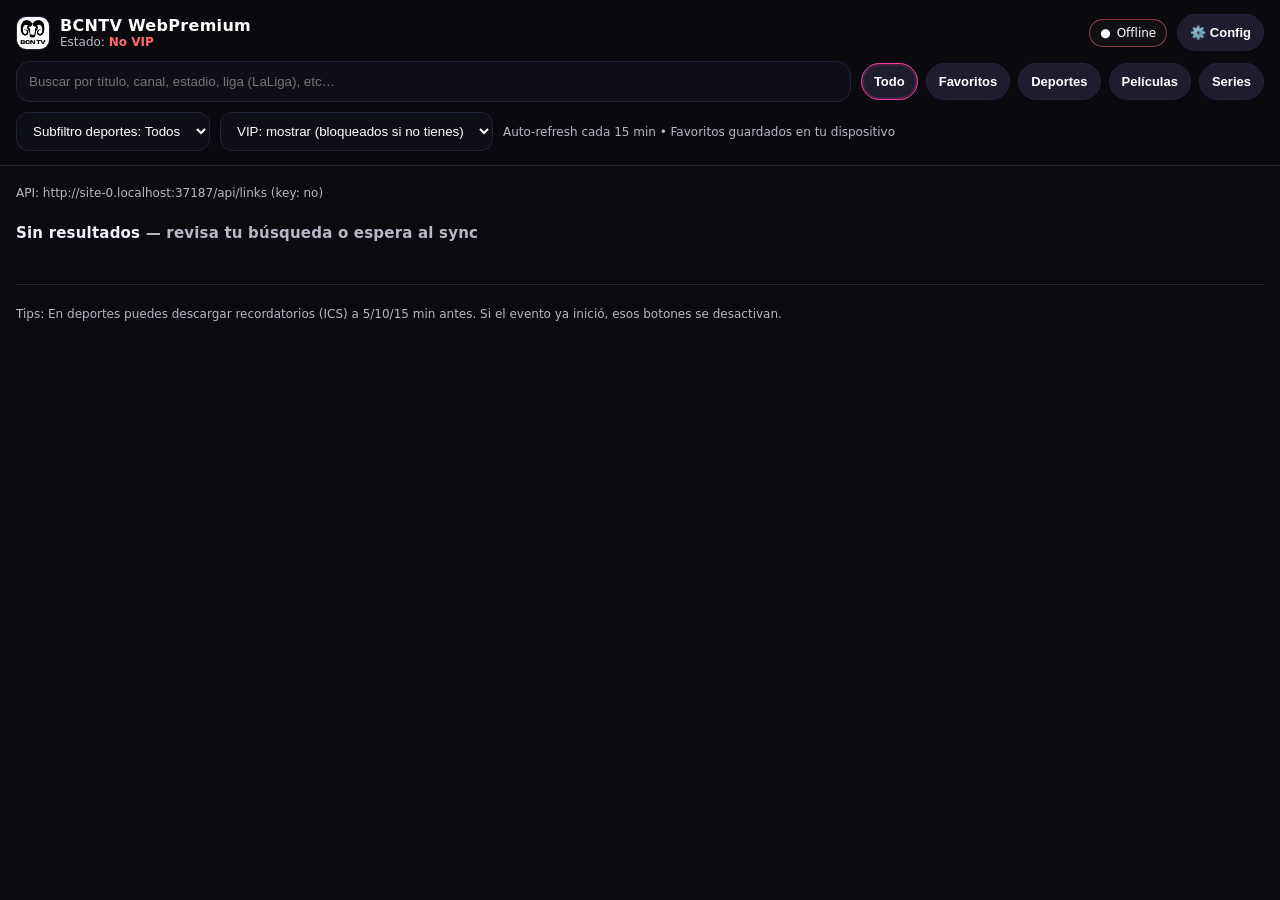
==== index.html @ 5a35ff54 "Update index.html" ====
<!doctype html>
<html lang="es">
<head>
  <meta charset="utf-8"/>
  <meta name="viewport" content="width=device-width, initial-scale=1"/>
  <title>BCNTV WebPremium</title>
  <style>
    :root{
      --bg:#0b0b0f; --card:#141420; --muted:#b7b7c6; --text:#fff;
      --line:#23233a; --pill:#1d1d2e; --accent:#ff3ea5;
      --good:#18d26b; --warn:#ffbf2f; --bad:#ff6b6b;
    }
    *{box-sizing:border-box}
    body{margin:0;background:var(--bg);color:var(--text);font-family:system-ui,-apple-system,Segoe UI,Roboto,Arial}
    header{position:sticky;top:0;background:rgba(11,11,15,.92);backdrop-filter:blur(8px);border-bottom:1px solid var(--line);z-index:5}
    .wrap{max-width:1320px;margin:0 auto;padding:14px 16px}
    .top{display:flex;gap:10px;align-items:center;justify-content:space-between;flex-wrap:wrap}
    .brand{display:flex;gap:10px;align-items:center}
    .logo{width:34px;height:34px;border-radius:10px;background:#111;object-fit:cover;border:1px solid var(--line)}
    .title{font-weight:800;letter-spacing:.3px}
    .vip{font-size:12px;color:var(--muted)}
    .vip b{color:var(--good)}
    .bar{display:flex;gap:10px;align-items:center;margin-top:10px;flex-wrap:wrap}
    input[type="search"]{
      flex:1;min-width:220px;padding:12px 12px;border-radius:14px;border:1px solid var(--line);
      background:#0f0f18;color:var(--text);outline:none
    }
    .tabs{display:flex;gap:8px;flex-wrap:wrap}
    .tab{
      padding:10px 12px;border-radius:999px;border:1px solid var(--line);background:var(--pill);
      color:var(--text);cursor:pointer;font-weight:800;font-size:13px
    }
    .tab.active{border-color:var(--accent);box-shadow:0 0 0 2px rgba(255,62,165,.15) inset}
    .small{font-size:12px;color:var(--muted)}
    .row{display:flex;gap:10px;align-items:center;flex-wrap:wrap}
    select{
      padding:10px 12px;border-radius:12px;border:1px solid var(--line);background:#0f0f18;color:var(--text);
      outline:none
    }
    .grid{display:grid;grid-template-columns:repeat(12,1fr);gap:12px;padding:14px 0}
    .section{grid-column:1/-1;margin-top:10px}
    .section h2{margin:0 0 10px 0;font-size:15px;color:#f2f2ff;letter-spacing:.2px}
    .section h2 .sub{color:var(--muted);font-weight:650}
    .card{
      grid-column:span 12;background:var(--card);border:1px solid var(--line);border-radius:18px;
      overflow:hidden;padding:12px;position:relative;

      display:grid;
      grid-template-columns:96px 1fr;
      grid-template-areas:
        "poster meta"
        "actions actions";
      gap:12px;
      align-items:start;
    }
    @media(min-width:720px){ .card{grid-column:span 6} }
    @media(min-width:980px){ .card{grid-column:span 4} }
    @media(max-width:520px){
      .card{
        grid-template-columns:1fr;
        grid-template-areas:
          "poster"
          "meta"
          "actions";
      }
      .posterBox{grid-area:poster;width:100%;height:190px;border-radius:14px;overflow:hidden;border:1px solid var(--line);background:#0f0f18}
    .posterBox svg{width:100%;height:100%;display:block}
      .actions{justify-content:flex-start}
    }

    .posterBox{grid-area:poster;width:96px;height:136px;border-radius:14px;border:1px solid var(--line);background:#0f0f18;overflow:hidden;display:flex;align-items:center;justify-content:center}
    .posterImg{width:100%;height:100%;object-fit:cover;display:block}
    .posterBox svg{width:100%;height:100%;display:block}
    .posterEmojiWrap{width:100%;height:100%;display:flex;flex-direction:column;align-items:center;justify-content:center;gap:10px}
    .posterEmojiWrap .pe{font-size:64px;line-height:1}
    .posterEmojiWrap .pl{font-size:13px;letter-spacing:.14em;text-transform:uppercase;color:rgba(255,255,255,.75)}

    .meta{grid-area:meta;min-width:0}
    .t{font-weight:900;margin:0 0 6px 0;font-size:15px;line-height:1.25}
    .pill{display:inline-flex;gap:6px;align-items:center;padding:6px 10px;border-radius:999px;border:1px solid var(--line);background:rgba(255,255,255,.03);color:var(--muted);font-size:12px;margin-right:6px;margin-bottom:6px}
    .pill.live{border-color:rgba(24,210,107,.5);color:#eafff3}
    .pill.warn{border-color:rgba(255,191,47,.55);color:#fff6d8}
    .line{color:var(--muted);font-size:12px;line-height:1.35;word-break:break-word}
    .solid{height:1px;background:rgba(255,255,255,.15);margin:6px 0 8px 0}
    .light{height:1px;background:rgba(255,255,255,.08);margin:8px 0}
    .actions{grid-area:actions;display:flex;gap:8px;align-items:center;justify-content:flex-end;flex-direction:row;flex-wrap:wrap}
    .btn{
      border:1px solid var(--line);background:#0f0f18;color:#fff;border-radius:12px;
      padding:9px 10px;cursor:pointer;font-weight:900;font-size:12px;white-space:nowrap
    }
    .btn.small{padding:7px 9px;font-size:12px}
    .btn.on{border-color:var(--warn);box-shadow:0 0 0 2px rgba(255,191,47,.12) inset}
    .btn.disabled{opacity:.45;cursor:not-allowed}
    .btn.primary{border-color:rgba(255,62,165,.65);box-shadow:0 0 0 2px rgba(255,62,165,.12) inset}
    .footer{padding:22px 0;color:var(--muted);font-size:12px;border-top:1px solid var(--line);margin-top:18px}
    .hint{color:var(--muted);font-size:12px;margin-top:6px}
    .badge{display:inline-flex;align-items:center;gap:6px;padding:6px 10px;border-radius:999px;border:1px solid var(--line);background:rgba(255,255,255,.03);font-size:12px}
    .badge.good b{color:var(--good)}

    .lock{
      position:absolute;inset:0;background:rgba(0,0,0,.65);
      display:flex;align-items:center;justify-content:center;text-align:center;padding:14px;
    }
    .lock .box{
      max-width:270px;border:1px solid rgba(255,255,255,.14);
      background:rgba(0,0,0,.35);border-radius:14px;padding:12px;
    }
    .lock .box h4{margin:0 0 6px 0;font-size:14px}
    .lock .box p{margin:0;color:#e8e8f2;font-size:12px;line-height:1.35}
  
    .megaphone{color:var(--muted); margin-right:6px}
</style>
</head>
<body>
<header>
  <div class="wrap">
    <div class="top">
      <div class="brand">
        <img class="logo" id="logo" src="./logo.png" alt="logo"
             onerror="this.src='https://bajacousins-lang.github.io/kaelus-app/logo.png'"/>
        <div>
          <div class="title">BCNTV WebPremium</div>
          <div class="vip" id="vipLine">Estado: <b>VIP</b></div>
        </div>
      </div>

      <div class="row">
        <div class="badge good" id="statusBadge">● <span id="statusText">Conectando…</span></div>
        <button class="tab" id="btnConfig" type="button" title="Configurar API/VIP">⚙️ Config</button>
      </div>
    </div>

    <div class="bar">
      <input id="q" type="search" placeholder="Buscar por título, canal, estadio, liga (LaLiga), etc…"/>
      <div class="tabs">
        <button class="tab active" data-tab="all">Todo</button>
        <button class="tab" data-tab="favs">Favoritos</button>
        <button class="tab" data-tab="sports">Deportes</button>
        <button class="tab" data-tab="movies">Películas</button>
        <button class="tab" data-tab="series">Series</button>
      </div>
    </div>

    <div class="row" style="margin-top:10px">
      <select id="sportsSub">
        <option value="">Subfiltro deportes: Todos</option>
        <option value="LaLiga">LaLiga</option>
        <option value="Liga MX">Liga MX</option>
        <option value="COMBATE">Combate</option>
        <option value="GRAND">Tenis/Grand Slams</option>
        <option value="GOLF">Golf</option>
      </select>

      <select id="vipFilter">
        <option value="show_locked">VIP: mostrar (bloqueados si no tienes)</option>
        <option value="show">VIP: mostrar solo si tienes</option>
        <option value="hide">VIP: ocultar</option>
        <option value="only">VIP: solo VIP (si tienes)</option>
      </select>

      <div class="small">Auto-refresh cada 15 min • Favoritos guardados en tu dispositivo</div>
    </div>
  </div>
</header>

<main class="wrap">
  <div class="hint" id="apiHint"></div>
  <div class="grid" id="grid"></div>

  <div class="footer">
    <div>Tips: En deportes puedes descargar recordatorios (ICS) a 5/10/15 min antes. Si el evento ya inició, esos botones se desactivan.</div>
  </div>
</main>

<script>
  // ===== Config =====
  const params = new URLSearchParams(location.search);

  // VIP persistente: ?vip=1 / ?vip=0
  let VIP = (function(){
    const v = (params.get("vip") || "").toLowerCase();
    if(v === "1" || v === "true") localStorage.setItem("BCNTV_VIP", "1");
    if(v === "0" || v === "false") localStorage.removeItem("BCNTV_VIP");
    return localStorage.getItem("BCNTV_VIP") === "1";
  })();

  // Backend por defecto:
  // - En GitHub Pages (github.io) usamos el backend público.
  // - Si se hospeda en otro dominio (p.ej. el mismo backend), usamos location.origin.
  const IS_GH_PAGES = ((location.hostname || "").toLowerCase().endsWith("github.io"));
  const DEFAULT_API_BASE = (function(){
    if(location.protocol === "file:") return "https://kaelus-bot.onrender.com";
    if(IS_GH_PAGES) return "https://kaelus-bot.onrender.com";
    return location.origin;
  })();

  // API base persistente + soporte ?api=...
  let API_BASE = (function(){
    const p = (params.get("api") || "").trim();
    if(p) localStorage.setItem("BCNTV_API_BASE", p);
    return (localStorage.getItem("BCNTV_API_BASE") || DEFAULT_API_BASE).replace(/\/$/,"");
  })();

  // API key opcional (x-api-key) + ?key=...
  let API_KEY = (function(){
    const k = (params.get("key") || "").trim();
    if(k) localStorage.setItem("BCNTV_API_KEY", k);
    return (localStorage.getItem("BCNTV_API_KEY") || "").trim();
  })();

  let API_URL = API_BASE + "/api/links";

  function applyUiConfig(){
    document.getElementById("vipLine").innerHTML = "Estado: " + (VIP ? "<b>VIP</b>" : "<span style='color:var(--bad);font-weight:900'>No VIP</span>");
    const keyInfo = API_KEY ? " (key: sí)" : " (key: no)";
    document.getElementById("apiHint").textContent = "API: " + API_URL + keyInfo;
  }
  applyUiConfig();

  const grid = document.getElementById("grid");
  const q = document.getElementById("q");
  const sportsSub = document.getElementById("sportsSub");
  const vipFilter = document.getElementById("vipFilter");
  const tabs = [...document.querySelectorAll(".tab")];

  let TAB = "all";
  let DATA = [];
  let FAVS = loadFavs();

  function vibrate(ms=12){ try{ if(navigator.vibrate) navigator.vibrate(ms);}catch(e){} }

  tabs.forEach(b=>{
    b.addEventListener("click", ()=>{
      vibrate(10);
      tabs.forEach(x=>x.classList.remove("active"));
      b.classList.add("active");
      TAB = b.dataset.tab;
      render();
    });
  });

  q.addEventListener("input", ()=> render());
  sportsSub.addEventListener("change", ()=> render());
  vipFilter.addEventListener("change", ()=> render());

  document.getElementById("btnConfig").addEventListener("click", ()=>{
    try{ vibrate(12); }catch(e){}
    const api = prompt("API Base URL (ej: https://kaelus-bot.onrender.com)", API_BASE);
    if(api !== null){
      const v = (api || "").trim();
      if(v) localStorage.setItem("BCNTV_API_BASE", v);
      API_BASE = (localStorage.getItem("BCNTV_API_BASE") || DEFAULT_API_BASE).replace(/\/$/,"");
      API_URL = API_BASE + "/api/links";
    }

    const key = prompt("API Key (x-api-key). Deja vacío si no usas:", API_KEY);
    if(key !== null){
      const k = (key || "").trim();
      if(k) localStorage.setItem("BCNTV_API_KEY", k);
      else localStorage.removeItem("BCNTV_API_KEY");
      API_KEY = (localStorage.getItem("BCNTV_API_KEY") || "").trim();
    }

    const vip = confirm("¿Activar VIP en este dispositivo?\nOK = VIP\nCancelar = No VIP");
    if(vip) localStorage.setItem("BCNTV_VIP","1"); else localStorage.removeItem("BCNTV_VIP");
    VIP = localStorage.getItem("BCNTV_VIP")==="1";

    applyUiConfig();
    fetchData();
  });

  function loadFavs(){
    try{ return JSON.parse(localStorage.getItem("bcntv_favs")||"[]"); }
    catch(e){ return []; }
  }
  function saveFavs(){ localStorage.setItem("bcntv_favs", JSON.stringify(FAVS)); }
  function isFav(id){ return FAVS.includes(id); }
  function toggleFav(id){
    vibrate(18);
    if(isFav(id)) FAVS = FAVS.filter(x=>x!==id);
    else FAVS.push(id);
    saveFavs();
    render();
  }

  function setStatus(ok, msg){
    const badge = document.getElementById("statusBadge");
    const text = document.getElementById("statusText");
    text.textContent = msg;
    badge.style.borderColor = ok ? "rgba(24,210,107,.5)" : "rgba(255,107,107,.5)";
  }

  async function fetchData(){
    try{
      setStatus(true, "Cargando…");
      const headers = {};
      if(API_KEY) headers["x-api-key"] = API_KEY;

      const r = await fetch(API_URL, {cache:"no-store", headers});
      if(!r.ok) throw new Error("HTTP " + r.status);
      const j = await r.json();
      DATA = Array.isArray(j) ? j : [];

      try{ localStorage.setItem("BCNTV_CACHE_ITEMS", JSON.stringify(DATA)); }catch(e){}
      setStatus(true, "Online (" + DATA.length + ")");
      render();
    }catch(e){
      console.error(e);
      const cached = localStorage.getItem("BCNTV_CACHE_ITEMS");
      if(cached){
        try{
          DATA = JSON.parse(cached) || [];
          setStatus(false, "Offline (caché " + DATA.length + ")");
          render();
          return;
        }catch(_){}
      }
      setStatus(false, "Offline");
      render();
    }
  }

  function escapeHtml(s){
    return (s||"").replaceAll("&","&amp;").replaceAll("<","&lt;").replaceAll(">","&gt;").replaceAll('"',"&quot;");
  }

  function safeLower(s){ return (s||"").toLowerCase(); }

  // Lee id estable del item (back-compat: _id o id)
  function itemId(it){
    try{
      if(!it || typeof it !== "object") return "";
      const v = (it._id ?? it.id ?? (it.meta && (it.meta._id ?? it.meta.id)) ?? "");
      if(v !== null && v !== undefined && String(v).trim()) return String(v).trim();
      // fallback (solo para evitar crash): título + categoría
      const t = String(it.t || "").trim();
      const c = String(it.cat || "").trim();
      return (t && c) ? (t + "|" + c) : (t || c || "");
    }catch(e){
      return "";
    }
  }


  // ===== Imágenes (placeholders + posters Zuplo) =====
  function svgInline(svg){
    return String(svg||"").trim();
  }
// Placeholders (evitan usar el logo)
  const IMG_PLACEHOLDER_MOVIE = svgInline(`
    <svg xmlns="http://www.w3.org/2000/svg" viewBox="0 0 420 280">
      <defs>
        <linearGradient id="g" x1="0" x2="1" y1="0" y2="1">
          <stop offset="0" stop-color="#141420"/>
          <stop offset="1" stop-color="#0f0f18"/>
        </linearGradient>
      </defs>
      <rect width="420" height="280" rx="28" fill="url(#g)"/>
      <rect x="34" y="34" width="352" height="212" rx="18" fill="rgba(255,255,255,.05)" stroke="rgba(255,255,255,.10)"/>
      <path d="M170 110h80v60h-80z" fill="rgba(255,255,255,.08)"/>
      <path d="M172 113l75 27-75 27z" fill="rgba(255,255,255,.22)"/>
      <text x="210" y="235" text-anchor="middle" font-family="system-ui,Segoe UI,Roboto,Arial" font-size="20" fill="rgba(255,255,255,.55)">PELÍCULA</text>
    </svg>
  `);

  const IMG_PLACEHOLDER_SERIES = svgInline(`
    <svg xmlns="http://www.w3.org/2000/svg" viewBox="0 0 420 280">
      <defs>
        <linearGradient id="g" x1="0" x2="1" y1="0" y2="1">
          <stop offset="0" stop-color="#141420"/>
          <stop offset="1" stop-color="#0f0f18"/>
        </linearGradient>
      </defs>
      <rect width="420" height="280" rx="28" fill="url(#g)"/>
      <rect x="44" y="52" width="332" height="176" rx="18" fill="rgba(255,255,255,.05)" stroke="rgba(255,255,255,.10)"/>
      <rect x="64" y="78" width="292" height="126" rx="14" fill="rgba(255,255,255,.06)"/>
      <path d="M190 115h60v48h-60z" fill="rgba(255,255,255,.10)"/>
      <path d="M192 118l56 21-56 21z" fill="rgba(255,255,255,.24)"/>
      <text x="210" y="245" text-anchor="middle" font-family="system-ui,Segoe UI,Roboto,Arial" font-size="20" fill="rgba(255,255,255,.55)">SERIE</text>
    </svg>
  `);

  const IMG_PLACEHOLDER_SPORT = svgInline(`
    <svg xmlns="http://www.w3.org/2000/svg" viewBox="0 0 420 280">
      <defs>
        <linearGradient id="g" x1="0" x2="1" y1="0" y2="1">
          <stop offset="0" stop-color="#141420"/>
          <stop offset="1" stop-color="#0f0f18"/>
        </linearGradient>
      </defs>
      <rect width="420" height="280" rx="28" fill="url(#g)"/>
      <circle cx="210" cy="135" r="64" fill="rgba(255,255,255,.06)" stroke="rgba(255,255,255,.12)" stroke-width="8"/>
      <path d="M210 76c22 10 38 30 38 59s-16 49-38 59c-22-10-38-30-38-59s16-49 38-59z" fill="rgba(255,255,255,.10)"/>
      <text x="210" y="235" text-anchor="middle" font-family="system-ui,Segoe UI,Roboto,Arial" font-size="20" fill="rgba(255,255,255,.55)">DEPORTE</text>
    </svg>
  `);

  // Ilustraciones simples por deporte (evitan logos por canal)
  const SPORT_ILLUSTRATIONS = {
    soccer: svgInline(`
      <svg xmlns="http://www.w3.org/2000/svg" viewBox="0 0 420 280">
        <rect width="420" height="280" rx="28" fill="#0f0f18"/>
        <rect x="34" y="34" width="352" height="212" rx="18" fill="rgba(255,255,255,.04)" stroke="rgba(255,255,255,.10)"/>
        <circle cx="210" cy="140" r="64" fill="rgba(255,255,255,.05)" stroke="rgba(255,255,255,.18)" stroke-width="10"/>
        <path d="M210 98l32 24-12 38h-40l-12-38z" fill="rgba(255,255,255,.18)"/>
        <path d="M178 122l-22 18 10 30 24-10m76-38l22 18-10 30-24-10" fill="none" stroke="rgba(255,255,255,.22)" stroke-width="10" stroke-linecap="round" stroke-linejoin="round"/>
      </svg>
    `),
    basketball: svgInline(`
      <svg xmlns="http://www.w3.org/2000/svg" viewBox="0 0 420 280">
        <rect width="420" height="280" rx="28" fill="#0f0f18"/>
        <circle cx="210" cy="140" r="78" fill="rgba(255,255,255,.06)" stroke="rgba(255,255,255,.18)" stroke-width="10"/>
        <path d="M210 62v156M132 140h156" stroke="rgba(255,255,255,.22)" stroke-width="10" stroke-linecap="round"/>
        <path d="M165 75c35 30 35 120 0 150M255 75c-35 30-35 120 0 150" fill="none" stroke="rgba(255,255,255,.22)" stroke-width="10" stroke-linecap="round"/>
      </svg>
    `),
    football: svgInline(`
      <svg xmlns="http://www.w3.org/2000/svg" viewBox="0 0 420 280">
        <rect width="420" height="280" rx="28" fill="#0f0f18"/>
        <ellipse cx="210" cy="140" rx="112" ry="72" fill="rgba(255,255,255,.06)" stroke="rgba(255,255,255,.18)" stroke-width="10"/>
        <path d="M140 140h140" stroke="rgba(255,255,255,.20)" stroke-width="10" stroke-linecap="round"/>
        <path d="M190 120h40v40h-40z" fill="rgba(255,255,255,.12)"/>
        <path d="M190 140h40" stroke="rgba(255,255,255,.24)" stroke-width="8" stroke-linecap="round"/>
        <path d="M202 132v16M218 132v16" stroke="rgba(255,255,255,.24)" stroke-width="6" stroke-linecap="round"/>
      </svg>
    `),
    baseball: svgInline(`
      <svg xmlns="http://www.w3.org/2000/svg" viewBox="0 0 420 280">
        <rect width="420" height="280" rx="28" fill="#0f0f18"/>
        <circle cx="210" cy="140" r="78" fill="rgba(255,255,255,.06)" stroke="rgba(255,255,255,.18)" stroke-width="10"/>
        <path d="M165 88c22 18 22 86 0 104M255 88c-22 18-22 86 0 104" fill="none" stroke="rgba(255,255,255,.22)" stroke-width="10" stroke-linecap="round"/>
        <path d="M182 110c10 6 10 54 0 60M238 110c-10 6-10 54 0 60" fill="none" stroke="rgba(255,255,255,.22)" stroke-width="8" stroke-linecap="round"/>
      </svg>
    `),
    tennis: svgInline(`
      <svg xmlns="http://www.w3.org/2000/svg" viewBox="0 0 420 280">
        <rect width="420" height="280" rx="28" fill="#0f0f18"/>
        <circle cx="210" cy="140" r="74" fill="rgba(255,255,255,.06)" stroke="rgba(255,255,255,.18)" stroke-width="10"/>
        <path d="M148 120c32 0 48 18 48 44s-16 44-48 44" fill="none" stroke="rgba(255,255,255,.22)" stroke-width="10" stroke-linecap="round"/>
        <path d="M272 120c-32 0-48 18-48 44s16 44 48 44" fill="none" stroke="rgba(255,255,255,.22)" stroke-width="10" stroke-linecap="round"/>
      </svg>
    `),
    golf: svgInline(`
      <svg xmlns="http://www.w3.org/2000/svg" viewBox="0 0 420 280">
        <rect width="420" height="280" rx="28" fill="#0f0f18"/>
        <path d="M135 210h170" stroke="rgba(255,255,255,.12)" stroke-width="10" stroke-linecap="round"/>
        <path d="M195 70v140" stroke="rgba(255,255,255,.20)" stroke-width="10" stroke-linecap="round"/>
        <path d="M195 72l88 42-88 34z" fill="rgba(255,255,255,.14)"/>
        <circle cx="270" cy="206" r="18" fill="rgba(255,255,255,.08)" stroke="rgba(255,255,255,.18)" stroke-width="8"/>
      </svg>
    `),
    combat: svgInline(`
      <svg xmlns="http://www.w3.org/2000/svg" viewBox="0 0 420 280">
        <rect width="420" height="280" rx="28" fill="#0f0f18"/>
        <path d="M145 170c0-30 20-55 55-55h28c26 0 47 21 47 47v34c0 22-18 40-40 40h-62c-15 0-28-12-28-28z"
              fill="rgba(255,255,255,.08)" stroke="rgba(255,255,255,.18)" stroke-width="10" stroke-linejoin="round"/>
        <path d="M205 110v126" stroke="rgba(255,255,255,.18)" stroke-width="10" stroke-linecap="round"/>
      </svg>
    `),
    motorsport: svgInline(`
      <svg xmlns="http://www.w3.org/2000/svg" viewBox="0 0 420 280">
        <rect width="420" height="280" rx="28" fill="#0f0f18"/>
        <path d="M120 170h160l40 24h-200z" fill="rgba(255,255,255,.08)" stroke="rgba(255,255,255,.18)" stroke-width="10" stroke-linejoin="round"/>
        <circle cx="170" cy="204" r="20" fill="rgba(255,255,255,.06)" stroke="rgba(255,255,255,.20)" stroke-width="10"/>
        <circle cx="270" cy="204" r="20" fill="rgba(255,255,255,.06)" stroke="rgba(255,255,255,.20)" stroke-width="10"/>
        <path d="M150 148h120" stroke="rgba(255,255,255,.18)" stroke-width="10" stroke-linecap="round"/>
      </svg>
    `),
  };

  function isLogoUrl(u){
    const s = String(u || "").trim();
    if(!s) return true;
    const low = s.toLowerCase();
    if(low === "./logo.png" || low.endsWith("/logo.png") || low.includes("kaelus-app/logo.png")) return true;
    // algunos backends devuelven LOGO_URL público
    if(low.includes("logo.png") && low.includes("github")) return true;
    return false;
  }

function isGoodPosterSrc(u){
  const s = String(u||"");
  // Prefer TMDB direct or our proxy endpoint
  if(s.includes("image.tmdb.org")) return true;
  if(s.includes("/api/poster_img")) return true;
  return false;
}


  // Cache local de posters (para no pedirlo cada render)
  let POSTER_LOCAL = (function(){
    try{ return JSON.parse(localStorage.getItem("BCNTV_POSTER_CACHE")||"{}") || {}; }
    catch(e){ return {}; }
  })();
  function savePosterLocal(){
    try{ localStorage.setItem("BCNTV_POSTER_CACHE", JSON.stringify(POSTER_LOCAL)); }catch(e){}
  }

  const POSTER_QUEUE = [];
  let POSTER_TIMER = null;

  function sportIllustrationKey(it){
    const m = (it && it.meta) ? it.meta : {};
    const blob = ((m.competition||"") + " " + (it.cat||"") + " " + (m.raw||"") + " " + (it.t||"")).toLowerCase();

    // Soccer / fútbol
    if(blob.includes("futbol") || blob.includes("fútbol") || blob.includes("soccer") ||
       blob.includes("laliga") || blob.includes("liga mx") || blob.includes("champions") || blob.includes("uefa")) return "soccer";

    // Otros deportes populares
    if(blob.includes("nba") || blob.includes("basket")) return "basketball";
    if(blob.includes("nfl") || blob.includes("football americano") || blob.includes("super bowl")) return "football";
    if(blob.includes("mlb") || blob.includes("beisbol") || blob.includes("béisbol") || blob.includes("baseball")) return "baseball";
    if(blob.includes("tenis") || blob.includes("wimbledon") || blob.includes("roland") || blob.includes("atp") || blob.includes("wta") || blob.includes("grand")) return "tennis";
    if(blob.includes("golf") || blob.includes("pga") || blob.includes("liv golf") || blob.includes("masters")) return "golf";

    // Combate / lucha
    if(blob.includes("ufc") || blob.includes("mma") || blob.includes("boxeo") || blob.includes("boxing") ||
       blob.includes("combate") || blob.includes("wwe") || blob.includes("aew") || blob.includes("bellator")) return "combat";

    // Motor
    if(blob.includes("f1") || blob.includes("formula") || blob.includes("motogp") || blob.includes("moto gp") ||
       blob.includes("nascar") || blob.includes("rally") || blob.includes("moto")) return "motorsport";

    return "soccer";
  }

  function isHttpUrl(u){
    const s = String(u||"").trim();
    return /^https?:\/\//i.test(s);
  }

function looksLikeImageUrl(u){
    const s = String(u||"").trim();
    if(!s) return false;
    if(s.includes("/api/poster_img")) return true;
    // common extensions
    if(/\.(jpg|jpeg|png|webp|gif|bmp|svg)(\?|#|$)/i.test(s)) return true;
    // some CDNs use paths without extension
    if(/\/images\//i.test(s) || /\/image\//i.test(s)) return true;
    return false;
  }

  // Normaliza títulos para buscar posters en TMDB:
  // - Quita tags (lat/sub/cast/dual), años, calidad/codecs, director, extensiones, etc.
  function normalizePosterQueryTitle(raw){
    let s = String(raw || "").trim();
    if(!s) return "";

// elimina info de temporada/episodio (incluye typo "Temproada")
// ejemplos: "Temporada 8 episodio 7", "S08E07", "T2 E7", "Cap 7"
s = s.replace(/\bS\d{1,2}\s*E\d{1,2}\b/gi, " ");
s = s.replace(/\bT\d{1,2}\s*E\d{1,2}\b/gi, " ");
s = s.replace(/\btemp(?:orada|roada)?\s*\d+\s*(?:ep(?:isodio)?|episodio|episode|cap(?:itulo)?|cap)\s*\d+\b/gi, " ");
// si viene solo "Temporada 8" o "Episodio 7" al final
s = s.replace(/\btemp(?:orada|roada)?\s*\d+\b/gi, " ");
s = s.replace(/\b(?:ep(?:isodio)?|episodio|episode|cap(?:itulo)?|cap)\s*\d+\b/gi, " ");

    // extensiones comunes de archivo al final
    s = s.replace(/\.(mp4|mkv|avi|ts|mov|wmv)\s*$/i, " ");

    // separadores típicos en releases
    s = s.replace(/[_]+/g, " ").replace(/[.]+/g, " ");

    // elimina bloques entre paréntesis/corchetes/llaves (año, idioma, tags)
    s = s.replace(/\[[^\]]*\]|\([^\)]*\)|\{[^\}]*\}/g, " ");

    // corta desde "Dir"/"Director" (muchas veces viene al final)
    s = s.replace(/\b(dir(?:ector)?)\b[\s:._-]+.*$/i, " ");

    // elimina años sueltos
    s = s.replace(/\b(19|20)\d{2}\b/g, " ");

    // etiquetas de idioma/subs/audio comunes (incluye abreviados)
    s = s.replace(/\b(lat|sub|subs?|cast|castellano|dual|multi|espa(?:ñ|n)ol|spanish|ingl(?:e|é)s|english)\b/gi, " ");

    // calidad/codec
    s = s.replace(/\b(480p|720p|1080p|2160p|4k|hdr|webrip|web[- ]?dl|bluray|brrip|hdtv|x264|x265|h\.?264|h\.?265|hevc|aac|dts|ddp?5\.?1|10bit)\b/gi, " ");

    // limpia restos
    s = s.replace(/[^\p{L}\p{N}\s:'-]+/gu, " ");
    s = s.replace(/\s+/g, " ").trim();

    
// Convierte a forma "simple" para matching (sin tildes, minúsculas)
function foldForMatch(s){
  return String(s||"")
    .normalize("NFD").replace(/[\u0300-\u036f]/g,"")
    .toLowerCase()
    .replace(/\s+/g," ")
    .trim();
}

// Alias / candidatos para casos donde el título del catálogo no coincide con TMDB
// (solo afecta la búsqueda del póster, no el texto mostrado).
function posterTitleCandidates(titleClean, kind){
  const base = String(titleClean||"").trim();
  if(!base) return [];
  const f = foldForMatch(base);

  const out = [base];

  // Hell's Paradise suele estar en TMDB como "Hell's Paradise: Jigokuraku"
  if(kind === "tv" && (f.includes("hells paradise") || f.includes("hell paradise") || f.includes("jigokuraku"))){
    out.unshift("Hell's Paradise: Jigokuraku");
    out.push("Jigokuraku");
  }

  // El clan de las dagas (2017) -> TMDB indexa principalmente el título en inglés
  if(kind === "movie" && (f.includes("clan de las dagas") || f.includes("clan de las daga") || f.includes("dagasas"))){
    out.unshift("Brotherhood of Blades II: The Infernal Battlefield");
    out.push("Brotherhood of Blades 2: The Infernal Battlefield");
    out.push("Brotherhood of Blades II");
    out.push("绣春刀II：修罗战场"); // título original chino
  }

  // Dedupe (manteniendo orden)
  const seen = new Set();
  const deduped = [];
  for(const t of out){
    const k = foldForMatch(t);
    if(!k || seen.has(k)) continue;
    seen.add(k);
    deduped.push(t);
  }
  return deduped;
}
return s;
  }


    
  // Reintento para posters (Render puede responder HTML mientras "despierta"; la imagen falla y dispararía onerror).
  // Intentamos varias veces con cache-busting antes de rendirnos al fallback.
  function retryPoster(img){
    try{
      const max = 4;
      const n = parseInt(img.getAttribute("data-retry") || "0", 10);
      const base = img.getAttribute("data-sbase") || img.getAttribute("src") || "";
      if(n < max && base){
        img.setAttribute("data-retry", String(n+1));
        img.setAttribute("data-sbase", base.split(/([&?])r=\d+/).join("")); // limpia r=
        const clean = img.getAttribute("data-sbase") || base;
        const sep = clean.includes("?") ? "&" : "?";
        setTimeout(()=>{ img.setAttribute("src", clean + sep + "r=" + Date.now()); }, 650);
        return;
      }
      // fallback final
      const box = img.parentElement;
      const b = box && box.getAttribute("data-fb");
      if(b) box.innerHTML = decodeURIComponent(b);
    }catch(e){
      // silencioso
    }
  }

function posterHtml(iid, imgInfo){
    const pid = `poster-${iid}`;

    // Imagen real (http/https)
    if(imgInfo && imgInfo.mode === "img" && isHttpUrl(imgInfo.src)){
      const src = escapeHtml(imgInfo.src);
      // fallback puede ser SVG o HTML (emoji)
      const fb = encodeURIComponent(String(imgInfo.fallbackHtml || imgInfo.fallbackSvg || "").trim());
      const fbAttr = escapeHtml(fb);

      return `<div class="posterBox" id="${escapeHtml(pid)}" data-fb="${fbAttr}">` +
             `<img id="img-${escapeHtml(iid)}" class="posterImg" loading="lazy" src="${src}" data-sbase="${src}" data-retry="0" alt="" ` +
             `onerror="retryPoster(this)"/>` +
             `</div>`;
    }

    // Placeholder HTML (emoji/label) — ultra robusto
    if(imgInfo && imgInfo.mode === "emoji"){
      const em = escapeHtml(imgInfo.emoji || "🖼️");
      const label = escapeHtml(imgInfo.label || "");
      const inner = `<div class="posterEmojiWrap"><div class="pe">${em}</div>` + (label?`<div class="pl">${label}</div>`:"") + `</div>`;
      return `<div class="posterBox" id="${escapeHtml(pid)}">${inner}</div>`;
    }

    // SVG inline (si existe)
    const svg = (imgInfo && imgInfo.svg) ? imgInfo.svg : "";
    const safeSvg = String(svg||"").trim() || String(imgInfo && imgInfo.fallbackSvg || "").trim() || "";
    // Si no hay SVG, caemos a emoji genérico
    if(!safeSvg){
      const inner = `<div class="posterEmojiWrap"><div class="pe">🖼️</div></div>`;
      return `<div class="posterBox" id="${escapeHtml(pid)}">${inner}</div>`;
    }
    return `<div class="posterBox" id="${escapeHtml(pid)}">${safeSvg}</div>`;
  }

  function resolveCardImage(it){
    const m = it.meta || {};
    let type = String(m.type || "").toLowerCase();

    // Back-compat: si falta meta.type, inferimos por cat o por campos típicos
    if(!type){
      const cat = String(it.cat || "").toLowerCase();
      if(cat.includes("deport")) type = "sport";
      else if(cat.includes("pel")) type = "movie";
      else if(cat.includes("seri")) type = "series";
      else{
        // heurística: si parece evento deportivo
        if(m.start_utc || m.competition || m.hora_text || m.categoria || m.is_live_now) type = "sport";
      }
    }

    // Deportes: emoji representativo (siempre visible)
    if(type === "sport"){
      const key = sportIllustrationKey(it);
      const emoji =
        key === "soccer" ? "⚽" :
        key === "basketball" ? "🏀" :
        key === "football" ? "🏈" :
        key === "baseball" ? "⚾" :
        key === "tennis" ? "🎾" :
        key === "golf" ? "⛳" :
        key === "combat" ? "🥊" :
        key === "motor" ? "🏎️" :
        "🏟️";
      return { mode:"emoji", emoji, label:"DEPORTE", needsFetch:false };
    }

    // VOD: poster real (https/http) o placeholder emoji (NO logo)
    if(type === "movie" || type === "series"){
      const zu = (m.art && typeof m.art === "object") ? m.art : {};
      const rawTitle = String(m.title_clean || m.title || m.name || (m.info && (m.info.title || m.info.name)) || it.t || it.title || it.name || it.nombre || "").trim();
      const titleClean = normalizePosterQueryTitle(rawTitle);
      const kind = (type === "series") ? "tv" : "movie";
      const cacheKey = `${kind}:${titleClean.toLowerCase()}`;

      const placeholder = (type === "series")
        ? { mode:"emoji", emoji:"📺", label:"SERIE" }
        : { mode:"emoji", emoji:"🎬", label:"PELÍCULA" };

      let src = POSTER_LOCAL[cacheKey] || zu.poster_img || zu.poster || zu.img || zu.url || zu.backdrop || it.img || "";
      if(isLogoUrl(src)) src = "";
      if(src && isHttpUrl(src) && !looksLikeImageUrl(src)) src = "";

      const needsFetch = (!!titleClean && (!src || !isGoodPosterSrc(src)));

      if(src && isHttpUrl(src)){
        return {
          mode:"img",
          src,
          fallbackHtml: `<div class="posterEmojiWrap"><div class="pe">${placeholder.emoji}</div><div class="pl">${placeholder.label}</div></div>`,
          needsFetch:false,
          titleClean,
          kind,
          cacheKey
        };
      }

      // Sin URL: placeholder emoji (y opcionalmente buscamos en Zuplo)
      return {
        ...placeholder,
        needsFetch,
        titleClean,
        kind,
        cacheKey
      };
    }

    // Fallback general
    return { mode:"emoji", emoji:"🖼️", label:"", needsFetch:false };
  }



  function queuePosterFetch(iid, titleClean, kind, cacheKey){
    if(!titleClean) return;
    const key = cacheKey || `${kind}:${titleClean.toLowerCase()}`;
    if(POSTER_LOCAL[key]) return;
    if(POSTER_QUEUE.some(x => x.key === key)) return;

    POSTER_QUEUE.push({iid, titleClean, kind, key});
    if(!POSTER_TIMER) POSTER_TIMER = setTimeout(processPosterQueue, 60);
  }

  async function processPosterQueue(){
    POSTER_TIMER = null;
    const batch = POSTER_QUEUE.splice(0, 10);
    if(!batch.length) return;

    const headers = {};
    if(API_KEY) headers["x-api-key"] = API_KEY;

    
for(const job of batch){
  try{
    const candidates = posterTitleCandidates(job.titleClean, job.kind) || [job.titleClean];
    let poster = "";

    for(const cand of candidates){
      const url = `${API_BASE}/api/poster?title=${encodeURIComponent(cand)}&type=${encodeURIComponent(job.kind)}`;
      const r = await fetch(url, {headers, cache:"no-store"});
      if(!r.ok) continue;
      const j = await r.json();

      // Preferimos URL directa de TMDB (más confiable que /api/poster_img que puede ser placeholder)
      const best = (j && (j.img || j.backdrop)) ? String(j.img || j.backdrop) : "";
      if(best && isHttpUrl(best) && looksLikeImageUrl(best) && !isLogoUrl(best)){
        poster = best;
        break;
      }
    }

    // Si no encontramos URL TMDB, no cacheamos nada (evita quedar "pegado" a placeholder).
    if(!poster) continue;

    POSTER_LOCAL[job.key] = poster;

        const posterBox = document.getElementById(`poster-${job.iid}`);
        if(!posterBox) continue;

        const imgEl = posterBox.querySelector("img");
        if(imgEl){
          imgEl.setAttribute("src", poster);
        }else{
          // si todavía está en SVG placeholder, reemplazamos por <img>
          const placeholderHtml = (job.kind === "tv") ? `<div class=\"posterEmojiWrap\"><div class=\"pe\">📺</div><div class=\"pl\">SERIE</div></div>` : `<div class=\"posterEmojiWrap\"><div class=\"pe\">🎬</div><div class=\"pl\">PELÍCULA</div></div>`;
          posterBox.setAttribute("data-fb", encodeURIComponent(String(placeholderHtml||"").trim()));
          posterBox.innerHTML =
            `<img id="img-${escapeHtml(job.iid)}" class="posterImg" loading="lazy" src="${escapeHtml(poster)}" data-sbase="${escapeHtml(poster)}" data-retry="0" alt="" ` +
            `onerror="retryPoster(this)"/>`;
        }
      }catch(e){
        console.warn("poster fetch error", e);
      }
    }

    savePosterLocal();
    if(POSTER_QUEUE.length) POSTER_TIMER = setTimeout(processPosterQueue, 120);
  }



  function escapeRegExp(s){
    return (s||"").replace(/[.*+?^${}()|[\]\\]/g, "\\$&");
  }

  function buildCanalesTxt(m, type){
    const canales0 = Array.isArray(m.canales) ? m.canales : (m.canal ? [m.canal] : []);
    let cat = (type === "sport") ? String(m.categoria||"").trim() : "";
    const clean = [];
    for(const c of canales0){
      let s = String(c||"").trim();
      if(!s) continue;
      s = s.replace(/\s+/g, " ");
      if(/^y$/i.test(s)) continue;
      const mm = s.match(/^(?:y\s+)?(?:por\s+)?categor[ií]a\s*(.+)$/i);
      if(mm){
        const cand = (mm[1]||"").trim();
        if(!cat && cand) cat = cand;
        continue;
      }
      clean.push(s);
    }
    // dedupe preservando orden
    const seen = new Set();
    const uniq = [];
    for(const s of clean){
      const k = s.toLowerCase();
      if(seen.has(k)) continue;
      seen.add(k);
      uniq.push(s);
    }
    let canalesTxt = uniq.length ? uniq.join(", ") : "";
    if(type === "sport" && cat){
      const re = new RegExp("\\bcategor[ií]a\\s+" + escapeRegExp(cat) + "\\b","i");
      if(!re.test(canalesTxt)){
        canalesTxt = canalesTxt.replace(/\s+y\s*$/i, "").trim();
        canalesTxt = canalesTxt ? (canalesTxt + ` y por Categoría ${cat}`) : (`Por Categoría ${cat}`);
      }
    }
    canalesTxt = canalesTxt.replace(/\by\s+y\b/ig, "y");
    return canalesTxt;
  }

  function textOfItem(it){
    const t = (it.t||"");
    const cat = (it.cat||"");
    const m = it.meta||{};
    const isSport = !!(m.competition || m.hora_text || m.start_utc || m.categoria);
    const canales = buildCanalesTxt(m, isSport ? "sport" : "media");
    return (t+" "+cat+" "+canales+" "+(m.sede||"")+" "+(m.competition||"")+" "+(m.jornada||"")+" "+(m.section||"")+" "+(m.super_section||"")+" "+(m.date_label||"")).toLowerCase();
  }

  function allowByVip(it){
    const m = it.meta || {};
    const isVipItem = !!m.is_vip;
    const mode = vipFilter.value;

    if(mode === "show_locked") return true;
    if(mode === "show") return !isVipItem || VIP;
    if(mode === "hide") return !isVipItem;
    if(mode === "only") return isVipItem && VIP;
    return true;
  }

  function filterItems(){
    const term = (q.value||"").trim().toLowerCase();
    let arr = DATA.slice();

    arr = arr.filter(allowByVip);

    if(TAB === "sports"){
      arr = arr.filter(x => (x.meta && x.meta.type === "sport") || (x.cat||"").includes("DEPORT") || (x.cat||"").includes("LaLiga") || (x.cat||"").includes("Liga MX"));
      const sub = sportsSub.value;
      if(sub){
        if(sub === "COMBATE") arr = arr.filter(x => (x.cat||"").includes("COMBATE"));
        else if(sub === "GRAND") arr = arr.filter(x => (x.cat||"").includes("GRAND"));
        else if(sub === "GOLF") arr = arr.filter(x => (x.cat||"").includes("GOLF"));
        else arr = arr.filter(x => (x.meta && x.meta.competition === sub) || (x.cat||"").includes(sub));
      }
    }
    if(TAB === "movies"){
      arr = arr.filter(x => (x.meta && x.meta.type === "movie") || (x.cat||"").includes("PEL"));
    }
    if(TAB === "series"){
      arr = arr.filter(x => (x.meta && x.meta.type === "series") || (x.cat||"").includes("SERIES"));
    }
    if(TAB === "favs"){
      arr = arr.filter(x => isFav(itemId(x)));
    }

    if(term) arr = arr.filter(x => textOfItem(x).includes(term));
    return arr;
  }

  function groupSports(arr){
    const groups = new Map();
    for(const it of arr){
      const m = it.meta||{};
      const comp = m.competition || "Deportes";
      if(!groups.has(comp)) groups.set(comp, []);
      groups.get(comp).push(it);
    }
    return groups;
  }

    // VOD: date -> super_section -> blocks (orden preservado)
  function groupVOD(arr){
    const out = new Map();

    // Preservamos orden del feed si viene meta.order (si no, queda estable)
    const sorted = arr.slice().sort((a,b)=>{
      const ao = (a.meta && Number.isFinite(+a.meta.order)) ? +a.meta.order : 0;
      const bo = (b.meta && Number.isFinite(+b.meta.order)) ? +b.meta.order : 0;
      return ao - bo;
    });

    // Agrupa por: fecha -> super_section -> género (sin repetir encabezados)
    for(const it of sorted){
      const m = it.meta||{};
      const date = (m.date_label || "").trim();
      let superS = (m.super_section || (m.type==="series" ? "Nuevas Series" : "Nuevas Peliculas")).trim();
      if(/episod/i.test(superS) || /cap[ií]t/i.test(superS)) superS = "Nuevos Episodios";
      else superS = (m.type==="series") ? "Nuevas Series" : "Nuevas Peliculas";

      const sec = (m.section || "Novedades").trim() || "Novedades";

      if(!out.has(date)) out.set(date, new Map());
      const ssMap = out.get(date);

      if(!ssMap.has(superS)) ssMap.set(superS, new Map());
      const secMap = ssMap.get(superS);

      if(!secMap.has(sec)) secMap.set(sec, {sec, items:[]});
      secMap.get(sec).items.push(it);
    }

    // Convierte los mapas internos a arrays (preservan orden de inserción)
    for(const [date, ssMap] of out.entries()){
      for(const [ss, secMap] of ssMap.entries()){
        ssMap.set(ss, [...secMap.values()]);
      }
    }
    return out;
  }


  function fmtTimeTriplet(iso){
    try{
      const d = new Date(iso);
      if(isNaN(d.getTime())) return null;

      const opts = {hour:"numeric", minute:"2-digit"};
      const et = new Intl.DateTimeFormat("es-MX", {...opts, timeZone:"America/New_York"}).format(d);
      const ct = new Intl.DateTimeFormat("es-MX", {...opts, timeZone:"America/Chicago"}).format(d);
      const pt = new Intl.DateTimeFormat("es-MX", {...opts, timeZone:"America/Los_Angeles"}).format(d);

      // Normalizamos a AM/PM estilo manual (muchos navegadores ya lo devuelven así en es-MX)
      return `${et} Este, ${ct} Centro, ${pt} Pacífico`;
    }catch(e){ return null; }
  }

  function canUseIcs(m, mins){
    if(!m || !m.start_utc) return false;
    const start = new Date(m.start_utc);
    if(isNaN(start.getTime())) return false;
    const now = new Date();
    const diffMs = start.getTime() - now.getTime();
    if(diffMs <= 0) return false;
    if(diffMs < mins * 60 * 1000) return false;
    return true;
  }

  async function downloadIcs(itemId, mins){
    try{
      vibrate(12);
      const headers = {};
      if(API_KEY) headers["x-api-key"] = API_KEY;
      const url = `${API_BASE}/api/ics/${encodeURIComponent(itemId)}?mins=${mins}`;
      const r = await fetch(url, {headers});
      if(!r.ok) throw new Error("HTTP " + r.status);
      const blob = await r.blob();
      const a = document.createElement("a");
      const objectUrl = URL.createObjectURL(blob);
      a.href = objectUrl;
      a.download = `bcntv_${itemId}_${mins}m.ics`;
      document.body.appendChild(a);
      a.click();
      a.remove();
      setTimeout(()=>URL.revokeObjectURL(objectUrl), 1500);
    }catch(e){
      alert("No se pudo descargar el recordatorio (ICS).\n" + e.message);
    }
  }

  function sportEmoji(cat, raw){
    const c = safeLower(cat);
    const r = safeLower(raw);

    if(r.includes("nascar")) return "🏎️";
    if(r.includes("rugby")) return "🏉";
    if(r.includes("wrestling") || r.includes("aew") || r.includes("wwe")) return "🤼‍♂️";

    if(c.includes("golf") || r.includes("pga") || r.includes("liv golf") || r.includes("ryder") || r.includes("masters")) return "⛳";
    if(c.includes("grand") || r.includes("wimbledon") || r.includes("roland") || r.includes("australian open") || r.includes("us open") || r.includes("atp") || r.includes("wta")) return "🎾";
    if(c.includes("softball") || c.includes("softbol") || r.includes("softball") || r.includes("softbol")) return "🥎";
    if(c.includes("combate") || r.includes("ufc") || r.includes("box") || r.includes("boxeo") || r.includes("bellator")) return "🥊";
    return "⚽";
  }

  
  function cleanMediaDateLabel(dl){
    dl = (dl||"").toString().trim();
    const m = dl.match(/(\d{4})\s*$/);
    if(!m) return dl;
    const y = parseInt(m[1],10);
    if(!Number.isFinite(y)) return "";
    return (y >= 2024) ? dl : "";
  }

function card(it){
    const m = it.meta || {};
    const isVipItem = !!m.is_vip;
    const locked = isVipItem && !VIP && (vipFilter.value === "show_locked");

    const iid = itemId(it);

    const imgInfo = resolveCardImage(it);
    if(imgInfo && imgInfo.needsFetch){
      queuePosterFetch(iid, imgInfo.titleClean, imgInfo.kind, imgInfo.cacheKey);
    }

    const favOn = isFav(iid);
    const favLabel = favOn ? "Quitar de favoritos" : "Agregar a favoritos";
    const favIcon = favOn ? "★" : "☆";

    const type = m.type || "";

    // Pills principales
    const pills = [];
    if(type === "sport"){
      const emoji = sportEmoji(it.cat||"", m.raw||"");
      const comp = (m.competition || "Deportes");
      pills.push(`${emoji} ${comp}`);
      if(m.ronda) pills.push(String(m.ronda));
      if(m.jornada){
        const j = String(m.jornada);
        pills.push(safeLower(j).includes("jornada") ? j : `Jornada ${j}`);
      }
      if(m.is_live_now) pills.push("🔴 En Vivo");
    }else{
      if(it.cat) pills.push(it.cat);
      if(m.super_section) pills.push(m.super_section);
      if(m.section) pills.push(m.section);
      if(m.se) pills.push(m.se);
      if(m.quality) pills.push(m.quality);
    }

    const canalesTxt = buildCanalesTxt(m, type);
    const timeTriplet = (type === "sport" && m.start_utc) ? fmtTimeTriplet(m.start_utc) : null;

    const ics5 = canUseIcs(m, 5);
    const ics10 = canUseIcs(m, 10);
    const ics15 = canUseIcs(m, 15);

    const flags = (Array.isArray(m.flags) && m.flags.length) ? m.flags.join(" ") : "";
    const dateLabel = cleanMediaDateLabel(m.date_label);

    return `
      <div class="card">
        ${posterHtml(iid, imgInfo)}
        <div class="meta">
          ${type === "sport" ? `<p class="t"><b><span class="megaphone">📣︎</span> ${escapeHtml(it.t || "")}</b></p>` : `<p class="t">${escapeHtml(it.t || "")}</p>`}

          <div>
            ${pills.slice(0,4).map(x=>{
              const live = safeLower(x).includes("en vivo");
              return `<span class="pill ${live ? "live":""}">${escapeHtml(x)}</span>`;
            }).join("")}
          </div>

          ${type === "sport" ? `
            <div class="solid"></div>
            ${m.ronda ? `<div class="line">🗓️ <b>${escapeHtml(m.ronda)}</b></div>` : ``}
            ${m.jornada ? `<div class="line">🗓️ <b>${escapeHtml(m.jornada)}</b></div>` : ``}
            ${m.global ? `<div class="line">🧩 <b>${escapeHtml(m.global)}</b></div>` : ``}
            ${m.sede ? `<div class="line">📍 ${escapeHtml(m.sede)}</div>` : ``}
            ${m.hora_text ? `<div class="line">🕒 <b>Horario</b>: ${escapeHtml(m.hora_text)}</div>` : (timeTriplet ? `<div class="line">🕒 <b>Horario</b>: ${escapeHtml(timeTriplet)}</div>` : (m.hora_original ? `<div class="line">🕒 <b>Horario</b>: ${escapeHtml(m.hora_original + (m.timezone ? (" " + m.timezone) : ""))}</div>` : ``))}
            ${canalesTxt ? `<div class="line">📺: ${escapeHtml(canalesTxt)}</div>` : ``}
          ` : `
            ${flags ? `<div class="line">${escapeHtml(flags)}</div>` : ``}
            <div class="line">${escapeHtml(dateLabel ? ("🗓️ " + dateLabel) : "")}</div>
          `}
        </div>

        <div class="actions">
          <button class="btn ${favOn?"on":""}" data-fav="${escapeHtml(iid)}">${favIcon} ${favLabel}</button>
          ${type === "sport" ? `
            <button class="btn small ${ics5?"primary":"disabled"}" data-ics="${escapeHtml(iid)}" data-mins="5" ${ics5?"":"disabled"}>⏰ 5 min</button>
            <button class="btn small ${ics10?"primary":"disabled"}" data-ics="${escapeHtml(iid)}" data-mins="10" ${ics10?"":"disabled"}>⏰ 10 min</button>
            <button class="btn small ${ics15?"primary":"disabled"}" data-ics="${escapeHtml(iid)}" data-mins="15" ${ics15?"":"disabled"}>⏰ 15 min</button>
          ` : ``}
        </div>

        ${locked ? `
          <div class="lock">
            <div class="box">
              <h4>🔒 Contenido VIP</h4>
              <p>Accede desde Telegram con permiso VIP (o activa VIP en ⚙️ Config).</p>
            </div>
          </div>
        ` : ``}
      </div>
    `;
  }

  function render(){
    const arr = filterItems();

    if(!arr.length){
      grid.innerHTML = `<div class="section"><h2>Sin resultados <span class="sub">— revisa tu búsqueda o espera al sync</span></h2></div>`;
      bindActions();
      return;
    }

    // Deportes
    if(TAB === "sports"){
      const groups = groupSports(arr);
      let html = "";
      for(const [comp, items] of groups.entries()){
        html += `<div class="section"><h2>🏆 ${escapeHtml(comp)}</h2></div>`;
        for(const it of items.slice(0,60)) html += card(it);
      }
      grid.innerHTML = html;
      bindActions();
      return;
    }

    // Movies/Series/All/Favs
    const vod = arr.filter(x => x.meta && (x.meta.type==="movie" || x.meta.type==="series"));
    const sports = arr.filter(x => x.meta && x.meta.type==="sport");

    let html = "";

    if((TAB === "all" || TAB === "favs") && sports.length){
      html += `<div class="section"><h2>Deportes <span class="sub">— filtrados</span></h2></div>`;
      const groups = groupSports(sports);
      for(const [comp, items] of groups.entries()){
        html += `<div class="section"><h2>🏆 ${escapeHtml(comp)}</h2></div>`;
        for(const it of items.slice(0,30)) html += card(it);
      }
    }

    if(vod.length){
      // Si estamos en movies/series, filtramos por tipo aquí para mantener agrupación uniforme
      const vod2 = (TAB==="movies") ? vod.filter(x=>x.meta.type==="movie") :
                   (TAB==="series") ? vod.filter(x=>x.meta.type==="series") : vod;

      const byDate = groupVOD(vod2);

      // Orden: fechas no vacías primero, luego vacío
            function dateSortKey(lbl){
        const up0 = (lbl||"").trim().toUpperCase();
        // Soporta: 18 DE FEBRERO DE 2026 | 18 DE FEBRERO DEL 2026 | MIERCOLES 18 DE FEBRERO DEL 2026 | FECHA: ...
        let up = up0.replace(/^\s*FECHA\s*:\s*/i, "").trim().replace(/\s{2,}/g, " ");

        // Quita día de semana si existe
        const dow = ["LUNES","MARTES","MIERCOLES","MIÉRCOLES","JUEVES","VIERNES","SABADO","SÁBADO","DOMINGO"];
        for(const d of dow){
          if(up.startsWith(d + " ")){
            up = up.slice(d.length).trim();
            break;
          }
        }
        // Quita basura al final (puntos, comas, etc.)
        up = up.replace(/[^0-9A-ZÁÉÍÓÚÑ\s]+$/g, "").trim().replace(/\s{2,}/g, " ");

        const m = up.match(/^(\d{1,2})\s+DE\s+([A-ZÁÉÍÓÚÑ]+)\s+(?:DE|DEL)\s+(\d{4})$/);
        if(!m) return [9999,99,99, up0];
        const dd = +m[1], mes = (m[2]||"").toUpperCase().replace("SETIEMBRE","SEPTIEMBRE"), yyyy = +m[3];
        const months = ["ENERO","FEBRERO","MARZO","ABRIL","MAYO","JUNIO","JULIO","AGOSTO","SEPTIEMBRE","OCTUBRE","NOVIEMBRE","DICIEMBRE"];
        const mm = months.indexOf(mes) >= 0 ? (months.indexOf(mes)+1) : 99;
        return [-yyyy,-mm,-dd, up0];
      }

const datesAll = [...byDate.keys()].sort((a,b)=>{
        if(!a && b) return 1;
        if(a && !b) return -1;
        const ka = dateSortKey(a);
        const kb = dateSortKey(b);
        for(let i=0;i<ka.length;i++){
          if(ka[i] < kb[i]) return -1;
          if(ka[i] > kb[i]) return 1;
        }
        return 0;
      });

      // Solo 2 fechas más recientes (como en el bot)
      const dates = datesAll.filter(d=>d).slice(0,2);

      for(const date of dates){
        const ssMap = byDate.get(date);
        if(date){
          html += `<div class="section"><h2><span class="sub">🗓️ FECHA: ${escapeHtml(date.toUpperCase())}</span></h2></div>`;
        }

        // Orden sugerido
        const ssOrder = ["Nuevas Peliculas", "Nuevas Series", "Nuevos Episodios"];
        const ssKeys = [...ssMap.keys()];
        const ordered = [...new Set([...ssOrder, ...ssKeys])].filter(x=>ssMap.has(x));

        for(const ss of ordered){
          html += `<div class="section"><h2>🎥 ${escapeHtml(ss.toUpperCase())}</h2></div>`;
          const blocks = ssMap.get(ss) || [];
          for(const block of blocks){
            const sec = (block && block.sec) ? block.sec : "Novedades";
            const items = (block && block.items) ? block.items : [];
            html += `<div class="section"><h2>✨ ${escapeHtml(sec)}<span class="sub">…</span></h2></div>`;
            for(const it of items.slice(0,60)) html += card(it);
          }
        }
      }
    }

    grid.innerHTML = html;
    bindActions();
  }

  function bindActions(){
    document.querySelectorAll("[data-fav]").forEach(btn=>{
      btn.addEventListener("click", ()=>{
        const id = btn.getAttribute("data-fav");
        if(id) toggleFav(id);
      });
    });
    document.querySelectorAll("[data-ics]").forEach(btn=>{
      btn.addEventListener("click", ()=>{
        if(btn.disabled) return;
        const id = btn.getAttribute("data-ics");
        const mins = parseInt(btn.getAttribute("data-mins")||"10", 10);
        if(id) downloadIcs(id, mins);
      });
    });
  }

  fetchData();
  setInterval(fetchData, 15 * 60 * 1000);
</script>
</body>
</html>
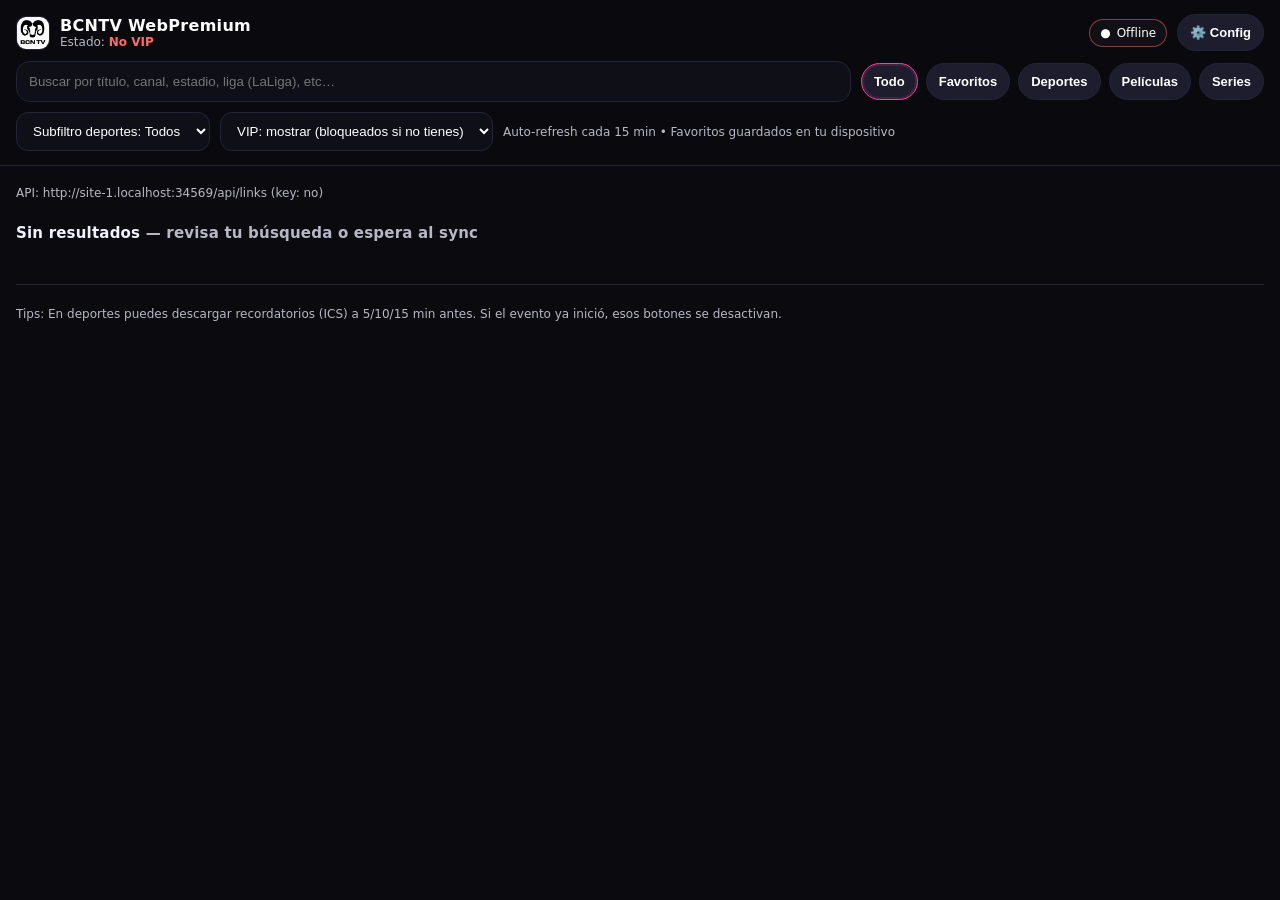
==== commit 518af32e: "Update index.html" ====
--- a/index.html
+++ b/index.html
@@ -581,7 +581,10 @@
     s = s.replace(/[^\p{L}\p{N}\s:'-]+/gu, " ");
     s = s.replace(/\s+/g, " ").trim();
 
-    
+
+    return s;
+  }
+
 // Convierte a forma "simple" para matching (sin tildes, minúsculas)
 function foldForMatch(s){
   return String(s||"")
@@ -625,8 +628,6 @@
   }
   return deduped;
 }
-return s;
-  }
 
 
     
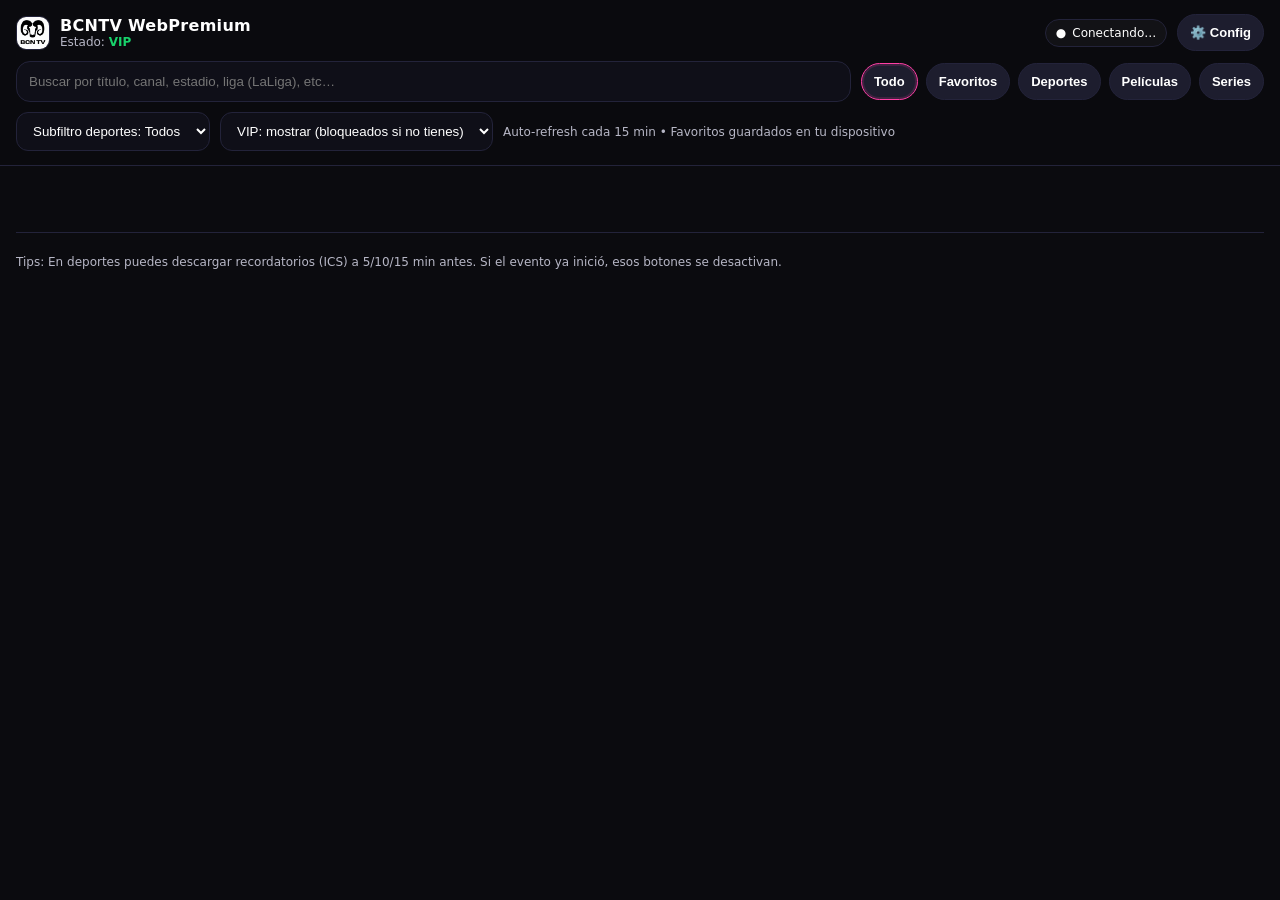
==== commit 30ac12e8: "Update index.html" ====
--- a/index.html
+++ b/index.html
@@ -478,16 +478,22 @@
     return false;
   }
 
+function isPosterProxyUrl(u){
+  return String(u||"").includes("/api/poster_img");
+}
+
+// "Bueno" = URL real de TMDB (si ya tenemos esto, no hace falta volver a buscar).
 function isGoodPosterSrc(u){
-  const s = String(u||"");
-  // Prefer TMDB direct or our proxy endpoint
-  if(s.includes("image.tmdb.org")) return true;
-  if(s.includes("/api/poster_img")) return true;
-  return false;
+  return String(u||"").includes("image.tmdb.org");
 }
 
-
-  // Cache local de posters (para no pedirlo cada render)
+// Extrae año (si existe) del título original, para ayudar a TMDB y al cache-key.
+function extractYearFromRaw(raw){
+  const s = String(raw||"");
+  const m = s.match(/\b(19|20)\d{2}\b/);
+  return m ? parseInt(m[0], 10) : null;
+}
+// Cache local de posters (para no pedirlo cada render)
   let POSTER_LOCAL = (function(){
     try{ return JSON.parse(localStorage.getItem("BCNTV_POSTER_CACHE")||"{}") || {}; }
     catch(e){ return {}; }
@@ -726,6 +732,7 @@
     if(type === "movie" || type === "series"){
       const zu = (m.art && typeof m.art === "object") ? m.art : {};
       const rawTitle = String(m.title_clean || m.title || m.name || (m.info && (m.info.title || m.info.name)) || it.t || it.title || it.name || it.nombre || "").trim();
+      const yearHint = extractYearFromRaw(rawTitle);
       const titleClean = normalizePosterQueryTitle(rawTitle);
       const kind = (type === "series") ? "tv" : "movie";
       const cacheKey = `${kind}:${titleClean.toLowerCase()}`;
@@ -734,10 +741,18 @@
         ? { mode:"emoji", emoji:"📺", label:"SERIE" }
         : { mode:"emoji", emoji:"🎬", label:"PELÍCULA" };
 
-      let src = POSTER_LOCAL[cacheKey] || zu.poster_img || zu.poster || zu.img || zu.url || zu.backdrop || it.img || "";
+      // Para VOD, priorizamos posters de TMDB. Si no hay cache de TMDB, usamos el proxy con candidatos/alias.
+      let src = POSTER_LOCAL[cacheKey] || "";
       if(isLogoUrl(src)) src = "";
-      if(src && isHttpUrl(src) && !looksLikeImageUrl(src)) src = "";
-
+      if(src && isHttpUrl(src) && !isPosterProxyUrl(src) && !looksLikeImageUrl(src)) src = "";
+
+      // Si no tenemos imagen usable, usamos el proxy de posters con el mejor candidato (incluye alias).
+      if(!src && titleClean){
+        const cand0 = (posterTitleCandidates(titleClean, kind) || [titleClean])[0] || titleClean;
+        src = `${API_BASE}/api/poster_img?title=${encodeURIComponent(cand0)}&type=${encodeURIComponent(kind)}${yearHint ? `&year=${yearHint}` : ""}`;
+      }
+
+      // Solo consideramos "ok" si ya es URL real de TMDB; el proxy puede ser placeholder.
       const needsFetch = (!!titleClean && (!src || !isGoodPosterSrc(src)));
 
       if(src && isHttpUrl(src)){
@@ -745,12 +760,22 @@
           mode:"img",
           src,
           fallbackHtml: `<div class="posterEmojiWrap"><div class="pe">${placeholder.emoji}</div><div class="pl">${placeholder.label}</div></div>`,
-          needsFetch:false,
+          needsFetch,
           titleClean,
           kind,
           cacheKey
         };
       }
+
+      // Sin URL: placeholder emoji
+      return {
+        ...placeholder,
+        needsFetch,
+        titleClean,
+        kind,
+        cacheKey
+      };
+    }
 
       // Sin URL: placeholder emoji (y opcionalmente buscamos en Zuplo)
       return {
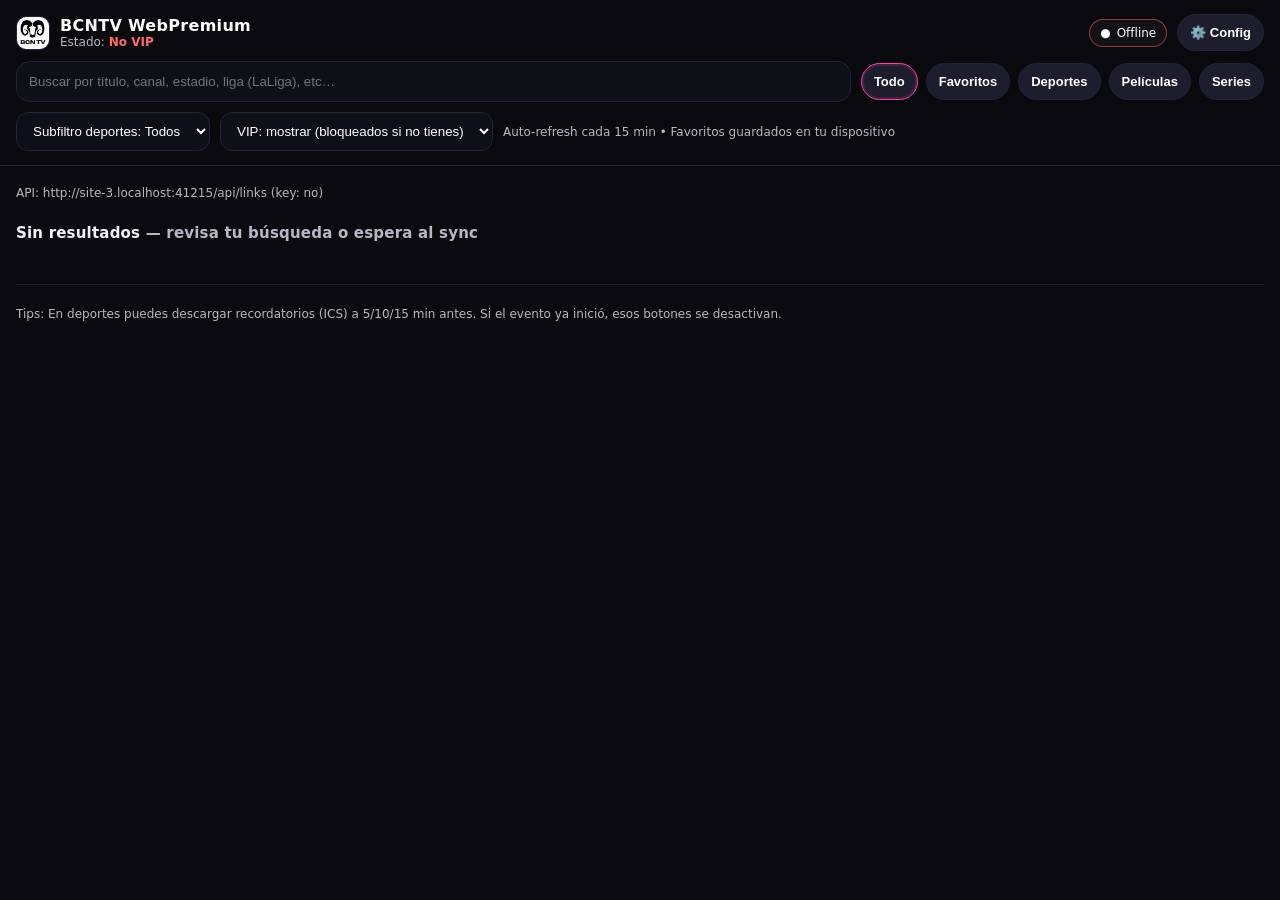
==== commit f755d684: "Update index.html" ====
--- a/index.html
+++ b/index.html
@@ -478,22 +478,16 @@
     return false;
   }
 
-function isPosterProxyUrl(u){
-  return String(u||"").includes("/api/poster_img");
+function isGoodPosterSrc(u){
+  const s = String(u||"");
+  // Prefer TMDB direct or our proxy endpoint
+  if(s.includes("image.tmdb.org")) return true;
+  if(s.includes("/api/poster_img")) return true;
+  return false;
 }
 
-// "Bueno" = URL real de TMDB (si ya tenemos esto, no hace falta volver a buscar).
-function isGoodPosterSrc(u){
-  return String(u||"").includes("image.tmdb.org");
-}
-
-// Extrae año (si existe) del título original, para ayudar a TMDB y al cache-key.
-function extractYearFromRaw(raw){
-  const s = String(raw||"");
-  const m = s.match(/\b(19|20)\d{2}\b/);
-  return m ? parseInt(m[0], 10) : null;
-}
-// Cache local de posters (para no pedirlo cada render)
+
+  // Cache local de posters (para no pedirlo cada render)
   let POSTER_LOCAL = (function(){
     try{ return JSON.parse(localStorage.getItem("BCNTV_POSTER_CACHE")||"{}") || {}; }
     catch(e){ return {}; }
@@ -592,6 +586,12 @@
   }
 
 // Convierte a forma "simple" para matching (sin tildes, minúsculas)
+
+function extractYearHint(raw){
+  const m = String(raw||"").match(/\b(19|20)\d{2}\b/);
+  return m ? m[0] : "";
+}
+
 function foldForMatch(s){
   return String(s||"")
     .normalize("NFD").replace(/[\u0300-\u036f]/g,"")
@@ -728,58 +728,44 @@
       return { mode:"emoji", emoji, label:"DEPORTE", needsFetch:false };
     }
 
-    // VOD: poster real (https/http) o placeholder emoji (NO logo)
+    // VOD: poster (usa proxy con candidatos/alias; cachea solo TMDB directo)
     if(type === "movie" || type === "series"){
       const zu = (m.art && typeof m.art === "object") ? m.art : {};
       const rawTitle = String(m.title_clean || m.title || m.name || (m.info && (m.info.title || m.info.name)) || it.t || it.title || it.name || it.nombre || "").trim();
-      const yearHint = extractYearFromRaw(rawTitle);
+      const yearHint = extractYearHint(rawTitle);
       const titleClean = normalizePosterQueryTitle(rawTitle);
       const kind = (type === "series") ? "tv" : "movie";
-      const cacheKey = `${kind}:${titleClean.toLowerCase()}`;
+      const cacheKey = `${kind}:${(titleClean||"").toLowerCase()}`;
 
       const placeholder = (type === "series")
         ? { mode:"emoji", emoji:"📺", label:"SERIE" }
         : { mode:"emoji", emoji:"🎬", label:"PELÍCULA" };
 
-      // Para VOD, priorizamos posters de TMDB. Si no hay cache de TMDB, usamos el proxy con candidatos/alias.
-      let src = POSTER_LOCAL[cacheKey] || "";
-      if(isLogoUrl(src)) src = "";
-      if(src && isHttpUrl(src) && !isPosterProxyUrl(src) && !looksLikeImageUrl(src)) src = "";
-
-      // Si no tenemos imagen usable, usamos el proxy de posters con el mejor candidato (incluye alias).
-      if(!src && titleClean){
-        const cand0 = (posterTitleCandidates(titleClean, kind) || [titleClean])[0] || titleClean;
+      if(!titleClean){
+        return { ...placeholder, needsFetch:false, titleClean:"", kind, cacheKey };
+      }
+
+      // Preferimos cache solo si es URL directa de TMDB (evita quedar pegado a placeholder/proxy viejo)
+      let cached = POSTER_LOCAL[cacheKey] || "";
+      if(!(cached && String(cached).includes("image.tmdb.org"))) cached = "";
+
+      // Elegimos el mejor candidato (incluye alias para casos como "El clan de las dagas")
+      const candidates = posterTitleCandidates(titleClean, kind) || [titleClean];
+      const cand0 = candidates[0] || titleClean;
+
+      // Imagen inicial: cache TMDB o proxy (que puede devolver poster real vía TMDB).
+      // NOTA: si el proxy devuelve placeholder, igual dispararemos fetch para intentar cache TMDB directo.
+      let src = cached;
+      if(!src){
         src = `${API_BASE}/api/poster_img?title=${encodeURIComponent(cand0)}&type=${encodeURIComponent(kind)}${yearHint ? `&year=${yearHint}` : ""}`;
       }
 
-      // Solo consideramos "ok" si ya es URL real de TMDB; el proxy puede ser placeholder.
-      const needsFetch = (!!titleClean && (!src || !isGoodPosterSrc(src)));
-
-      if(src && isHttpUrl(src)){
-        return {
-          mode:"img",
-          src,
-          fallbackHtml: `<div class="posterEmojiWrap"><div class="pe">${placeholder.emoji}</div><div class="pl">${placeholder.label}</div></div>`,
-          needsFetch,
-          titleClean,
-          kind,
-          cacheKey
-        };
-      }
-
-      // Sin URL: placeholder emoji
+      const needsFetch = !cached; // si no hay cache TMDB directo, intentamos obtenerlo en background
+
       return {
-        ...placeholder,
-        needsFetch,
-        titleClean,
-        kind,
-        cacheKey
-      };
-    }
-
-      // Sin URL: placeholder emoji (y opcionalmente buscamos en Zuplo)
-      return {
-        ...placeholder,
+        mode:"img",
+        src,
+        fallbackHtml: `<div class="posterEmojiWrap"><div class="pe">${placeholder.emoji}</div><div class="pl">${placeholder.label}</div></div>`,
         needsFetch,
         titleClean,
         kind,
@@ -1305,7 +1291,6 @@
   }
 
   fetchData();
-  setInterval(fetchData, 15 * 60 * 1000);
-</script>
+  setInterval(fetchData, 15 * 60 * 1000);</script>
 </body>
 </html>
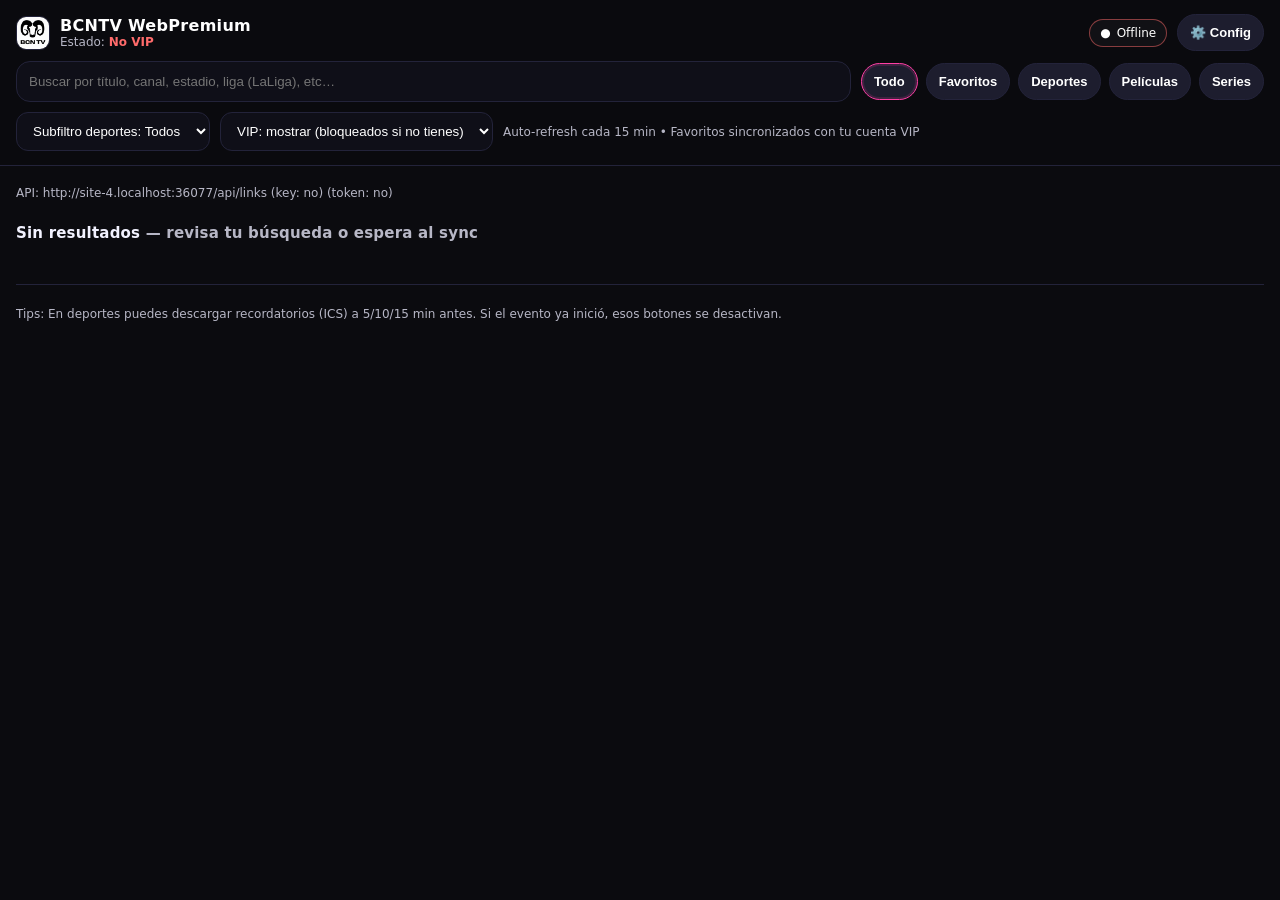
==== commit 9729bb96: "Update index.html" ====
--- a/index.html
+++ b/index.html
@@ -126,7 +126,7 @@
 
       <div class="row">
         <div class="badge good" id="statusBadge">● <span id="statusText">Conectando…</span></div>
-        <button class="tab" id="btnConfig" type="button" title="Configurar API/VIP">⚙️ Config</button>
+        <button class="tab" id="btnConfig" type="button" title="Configurar API">⚙️ Config</button>
       </div>
     </div>
 
@@ -158,7 +158,7 @@
         <option value="only">VIP: solo VIP (si tienes)</option>
       </select>
 
-      <div class="small">Auto-refresh cada 15 min • Favoritos guardados en tu dispositivo</div>
+      <div class="small">Auto-refresh cada 15 min • Favoritos sincronizados con tu cuenta VIP</div>
     </div>
   </div>
 </header>
@@ -176,13 +176,13 @@
   // ===== Config =====
   const params = new URLSearchParams(location.search);
 
-  // VIP persistente: ?vip=1 / ?vip=0
-  let VIP = (function(){
-    const v = (params.get("vip") || "").toLowerCase();
-    if(v === "1" || v === "true") localStorage.setItem("BCNTV_VIP", "1");
-    if(v === "0" || v === "false") localStorage.removeItem("BCNTV_VIP");
-    return localStorage.getItem("BCNTV_VIP") === "1";
+  let VIP = false;
+  let WEB_TOKEN = (function(){
+    const t = (params.get("token") || "").trim();
+    if(t) localStorage.setItem("BCNTV_WEB_TOKEN", t);
+    return (localStorage.getItem("BCNTV_WEB_TOKEN") || "").trim();
   })();
+  let SESSION = {ok:false, is_vip:false, favorites:[], vip_expires_at:null, vip_days_left:null};
 
   // Backend por defecto:
   // - En GitHub Pages (github.io) usamos el backend público.
@@ -211,9 +211,11 @@
   let API_URL = API_BASE + "/api/links";
 
   function applyUiConfig(){
-    document.getElementById("vipLine").innerHTML = "Estado: " + (VIP ? "<b>VIP</b>" : "<span style='color:var(--bad);font-weight:900'>No VIP</span>");
+    const extra = SESSION.vip_expires_at ? ` • vence: ${new Date(SESSION.vip_expires_at).toLocaleString()}` : "";
+    document.getElementById("vipLine").innerHTML = "Estado: " + (VIP ? "<b>VIP</b>" : "<span style='color:var(--bad);font-weight:900'>No VIP</span>") + extra;
     const keyInfo = API_KEY ? " (key: sí)" : " (key: no)";
-    document.getElementById("apiHint").textContent = "API: " + API_URL + keyInfo;
+    const tokenInfo = WEB_TOKEN ? " (token: sí)" : " (token: no)";
+    document.getElementById("apiHint").textContent = "API: " + API_URL + keyInfo + tokenInfo;
   }
   applyUiConfig();
 
@@ -261,24 +263,67 @@
       API_KEY = (localStorage.getItem("BCNTV_API_KEY") || "").trim();
     }
 
-    const vip = confirm("¿Activar VIP en este dispositivo?\nOK = VIP\nCancelar = No VIP");
-    if(vip) localStorage.setItem("BCNTV_VIP","1"); else localStorage.removeItem("BCNTV_VIP");
-    VIP = localStorage.getItem("BCNTV_VIP")==="1";
+    const token = prompt("Token Web (lo entrega el bot al abrir WebPremium):", WEB_TOKEN);
+    if(token !== null){
+      const t = (token || "").trim();
+      if(t) localStorage.setItem("BCNTV_WEB_TOKEN", t); else localStorage.removeItem("BCNTV_WEB_TOKEN");
+      WEB_TOKEN = (localStorage.getItem("BCNTV_WEB_TOKEN") || "").trim();
+    }
 
     applyUiConfig();
-    fetchData();
+    fetchSession().then(fetchData);
   });
-
   function loadFavs(){
     try{ return JSON.parse(localStorage.getItem("bcntv_favs")||"[]"); }
     catch(e){ return []; }
   }
   function saveFavs(){ localStorage.setItem("bcntv_favs", JSON.stringify(FAVS)); }
+  function authHeaders(){
+    const headers = {};
+    if(API_KEY) headers["x-api-key"] = API_KEY;
+    if(WEB_TOKEN) headers["Authorization"] = "Bearer " + WEB_TOKEN;
+    return headers;
+  }
+  async function fetchSession(){
+    try{
+      const r = await fetch(API_BASE + "/api/session", {cache:"no-store", headers: authHeaders()});
+      if(!r.ok) throw new Error("HTTP " + r.status);
+      const j = await r.json();
+      SESSION = j || {};
+      VIP = !!SESSION.is_vip;
+      FAVS = Array.isArray(SESSION.favorites) ? SESSION.favorites : loadFavs();
+      saveFavs();
+      applyUiConfig();
+      return SESSION;
+    }catch(e){
+      console.warn("session failed", e);
+      SESSION = {ok:false, is_vip:false, favorites:loadFavs()};
+      VIP = false;
+      FAVS = loadFavs();
+      applyUiConfig();
+      return SESSION;
+    }
+  }
   function isFav(id){ return FAVS.includes(id); }
-  function toggleFav(id){
+  async function toggleFav(id){
     vibrate(18);
-    if(isFav(id)) FAVS = FAVS.filter(x=>x!==id);
-    else FAVS.push(id);
+    try{
+      if(WEB_TOKEN){
+        const r = await fetch(API_BASE + "/api/favorites/toggle", {
+          method:"POST",
+          headers:{...authHeaders(), "Content-Type":"application/json"},
+          body: JSON.stringify({item_id:id})
+        });
+        if(!r.ok) throw new Error("HTTP " + r.status);
+        const j = await r.json();
+        FAVS = Array.isArray(j.items) ? j.items : FAVS;
+      }else{
+        if(isFav(id)) FAVS = FAVS.filter(x=>x!==id); else FAVS.push(id);
+      }
+    }catch(e){
+      console.warn("toggleFav failed", e);
+      if(isFav(id)) FAVS = FAVS.filter(x=>x!==id); else FAVS.push(id);
+    }
     saveFavs();
     render();
   }
@@ -293,8 +338,7 @@
   async function fetchData(){
     try{
       setStatus(true, "Cargando…");
-      const headers = {};
-      if(API_KEY) headers["x-api-key"] = API_KEY;
+      const headers = authHeaders();
 
       const r = await fetch(API_URL, {cache:"no-store", headers});
       if(!r.ok) throw new Error("HTTP " + r.status);
@@ -1021,8 +1065,7 @@
   async function downloadIcs(itemId, mins){
     try{
       vibrate(12);
-      const headers = {};
-      if(API_KEY) headers["x-api-key"] = API_KEY;
+      const headers = authHeaders();
       const url = `${API_BASE}/api/ics/${encodeURIComponent(itemId)}?mins=${mins}`;
       const r = await fetch(url, {headers});
       if(!r.ok) throw new Error("HTTP " + r.status);
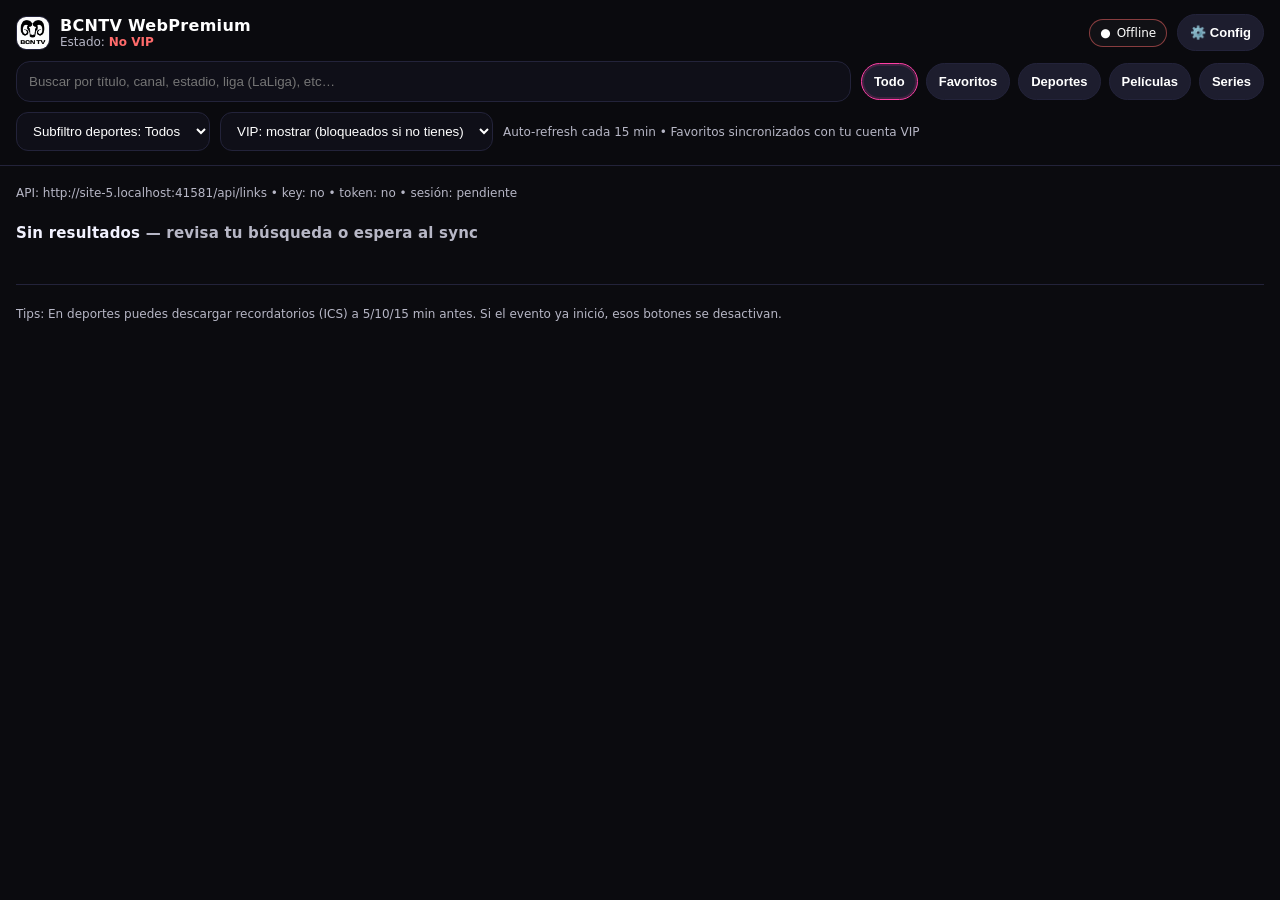
==== commit 3d38e210: "Update index.html" ====
--- a/index.html
+++ b/index.html
@@ -182,7 +182,7 @@
     if(t) localStorage.setItem("BCNTV_WEB_TOKEN", t);
     return (localStorage.getItem("BCNTV_WEB_TOKEN") || "").trim();
   })();
-  let SESSION = {ok:false, is_vip:false, favorites:[], vip_expires_at:null, vip_days_left:null};
+  let SESSION = {ok:false, is_vip:false, is_admin:false, favorites:[], vip_expires_at:null, vip_days_left:null};
 
   // Backend por defecto:
   // - En GitHub Pages (github.io) usamos el backend público.
@@ -211,11 +211,25 @@
   let API_URL = API_BASE + "/api/links";
 
   function applyUiConfig(){
-    const extra = SESSION.vip_expires_at ? ` • vence: ${new Date(SESSION.vip_expires_at).toLocaleString()}` : "";
-    document.getElementById("vipLine").innerHTML = "Estado: " + (VIP ? "<b>VIP</b>" : "<span style='color:var(--bad);font-weight:900'>No VIP</span>") + extra;
-    const keyInfo = API_KEY ? " (key: sí)" : " (key: no)";
-    const tokenInfo = WEB_TOKEN ? " (token: sí)" : " (token: no)";
-    document.getElementById("apiHint").textContent = "API: " + API_URL + keyInfo + tokenInfo;
+    const pieces = [];
+    if(SESSION.is_admin) pieces.push("<b>ADMIN</b>");
+    if(VIP) pieces.push("<b>VIP</b>");
+    if(!pieces.length) pieces.push("<span style='color:var(--bad);font-weight:900'>No VIP</span>");
+
+    const extra = [];
+    if(SESSION.vip_days_left !== null && SESSION.vip_days_left !== undefined && Number.isFinite(Number(SESSION.vip_days_left))){
+      extra.push(`días restantes: ${Number(SESSION.vip_days_left)}`);
+    }
+    if(SESSION.vip_expires_at){
+      try{ extra.push(`vence: ${new Date(SESSION.vip_expires_at).toLocaleString()}`); }catch(e){}
+    }
+
+    document.getElementById("vipLine").innerHTML = "Estado: " + pieces.join(" • ") + (extra.length ? (" • " + extra.join(" • ")) : "");
+
+    const keyInfo = API_KEY ? "key: sí" : "key: no";
+    const tokenInfo = WEB_TOKEN ? "token: sí" : "token: no";
+    const sessInfo = SESSION.ok ? `sesión: ok${SESSION.is_admin ? ' • admin' : ''}${SESSION.is_vip ? ' • vip' : ''}` : "sesión: pendiente";
+    document.getElementById("apiHint").textContent = `API: ${API_URL} • ${keyInfo} • ${tokenInfo} • ${sessInfo}`;
   }
   applyUiConfig();
 
@@ -278,6 +292,32 @@
     catch(e){ return []; }
   }
   function saveFavs(){ localStorage.setItem("bcntv_favs", JSON.stringify(FAVS)); }
+  function saveDataCache(items){
+    try{
+      localStorage.setItem("BCNTV_CACHE_ITEMS", JSON.stringify(items || []));
+      localStorage.setItem("BCNTV_CACHE_TS", String(Date.now()));
+    }catch(e){}
+  }
+  function loadDataCache(){
+    try{
+      const raw = localStorage.getItem("BCNTV_CACHE_ITEMS");
+      if(!raw) return {items:[], ts:0, ageMs:Infinity};
+      const items = JSON.parse(raw) || [];
+      const ts = parseInt(localStorage.getItem("BCNTV_CACHE_TS") || "0", 10) || 0;
+      return {items, ts, ageMs: ts ? Math.max(0, Date.now() - ts) : Infinity};
+    }catch(e){
+      return {items:[], ts:0, ageMs:Infinity};
+    }
+  }
+  function formatAge(ms){
+    if(!Number.isFinite(ms) || ms < 0) return "sin fecha";
+    const mins = Math.round(ms / 60000);
+    if(mins < 60) return `${mins} min`;
+    const hrs = Math.round(mins / 60);
+    if(hrs < 48) return `${hrs} h`;
+    const days = Math.round(hrs / 24);
+    return `${days} d`;
+  }
   function authHeaders(){
     const headers = {};
     if(API_KEY) headers["x-api-key"] = API_KEY;
@@ -287,9 +327,14 @@
   async function fetchSession(){
     try{
       const r = await fetch(API_BASE + "/api/session", {cache:"no-store", headers: authHeaders()});
-      if(!r.ok) throw new Error("HTTP " + r.status);
+      if(!r.ok){
+        const err = new Error("HTTP " + r.status);
+        err.status = r.status;
+        throw err;
+      }
       const j = await r.json();
       SESSION = j || {};
+      SESSION.ok = true;
       VIP = !!SESSION.is_vip;
       FAVS = Array.isArray(SESSION.favorites) ? SESSION.favorites : loadFavs();
       saveFavs();
@@ -297,7 +342,13 @@
       return SESSION;
     }catch(e){
       console.warn("session failed", e);
-      SESSION = {ok:false, is_vip:false, favorites:loadFavs()};
+      SESSION = {
+        ok:false,
+        is_vip:false,
+        is_admin:false,
+        favorites:loadFavs(),
+        error_status: e && e.status ? e.status : null,
+      };
       VIP = false;
       FAVS = loadFavs();
       applyUiConfig();
@@ -341,24 +392,39 @@
       const headers = authHeaders();
 
       const r = await fetch(API_URL, {cache:"no-store", headers});
-      if(!r.ok) throw new Error("HTTP " + r.status);
+      if(!r.ok){
+        const err = new Error("HTTP " + r.status);
+        err.status = r.status;
+        throw err;
+      }
       const j = await r.json();
       DATA = Array.isArray(j) ? j : [];
 
-      try{ localStorage.setItem("BCNTV_CACHE_ITEMS", JSON.stringify(DATA)); }catch(e){}
+      saveDataCache(DATA);
       setStatus(true, "Online (" + DATA.length + ")");
       render();
     }catch(e){
       console.error(e);
-      const cached = localStorage.getItem("BCNTV_CACHE_ITEMS");
-      if(cached){
-        try{
-          DATA = JSON.parse(cached) || [];
-          setStatus(false, "Offline (caché " + DATA.length + ")");
-          render();
-          return;
-        }catch(_){}
-      }
+      const status = e && e.status ? e.status : 0;
+      const cache = loadDataCache();
+      const cacheIsFresh = Number.isFinite(cache.ageMs) && cache.ageMs <= (6 * 60 * 60 * 1000);
+
+      if(status === 401 || status === 403){
+        DATA = [];
+        setStatus(false, WEB_TOKEN ? "Sesión sin acceso VIP" : "Abre desde Telegram para validar VIP");
+        grid.innerHTML = `<div class="section"><h2>Acceso requerido <span class="sub">— valida tu sesión desde Telegram o revisa tu token web</span></h2></div>`;
+        bindActions();
+        return;
+      }
+
+      if(cache.items.length && cacheIsFresh){
+        DATA = cache.items;
+        setStatus(false, `Offline (caché ${DATA.length} • ${formatAge(cache.ageMs)})`);
+        render();
+        return;
+      }
+
+      DATA = [];
       setStatus(false, "Offline");
       render();
     }
@@ -1333,7 +1399,16 @@
     });
   }
 
-  fetchData();
-  setInterval(fetchData, 15 * 60 * 1000);</script>
+  async function boot(){
+    setStatus(true, "Validando sesión…");
+    await fetchSession();
+    await fetchData();
+  }
+
+  boot();
+  setInterval(async ()=>{
+    await fetchSession();
+    await fetchData();
+  }, 15 * 60 * 1000);</script>
 </body>
 </html>
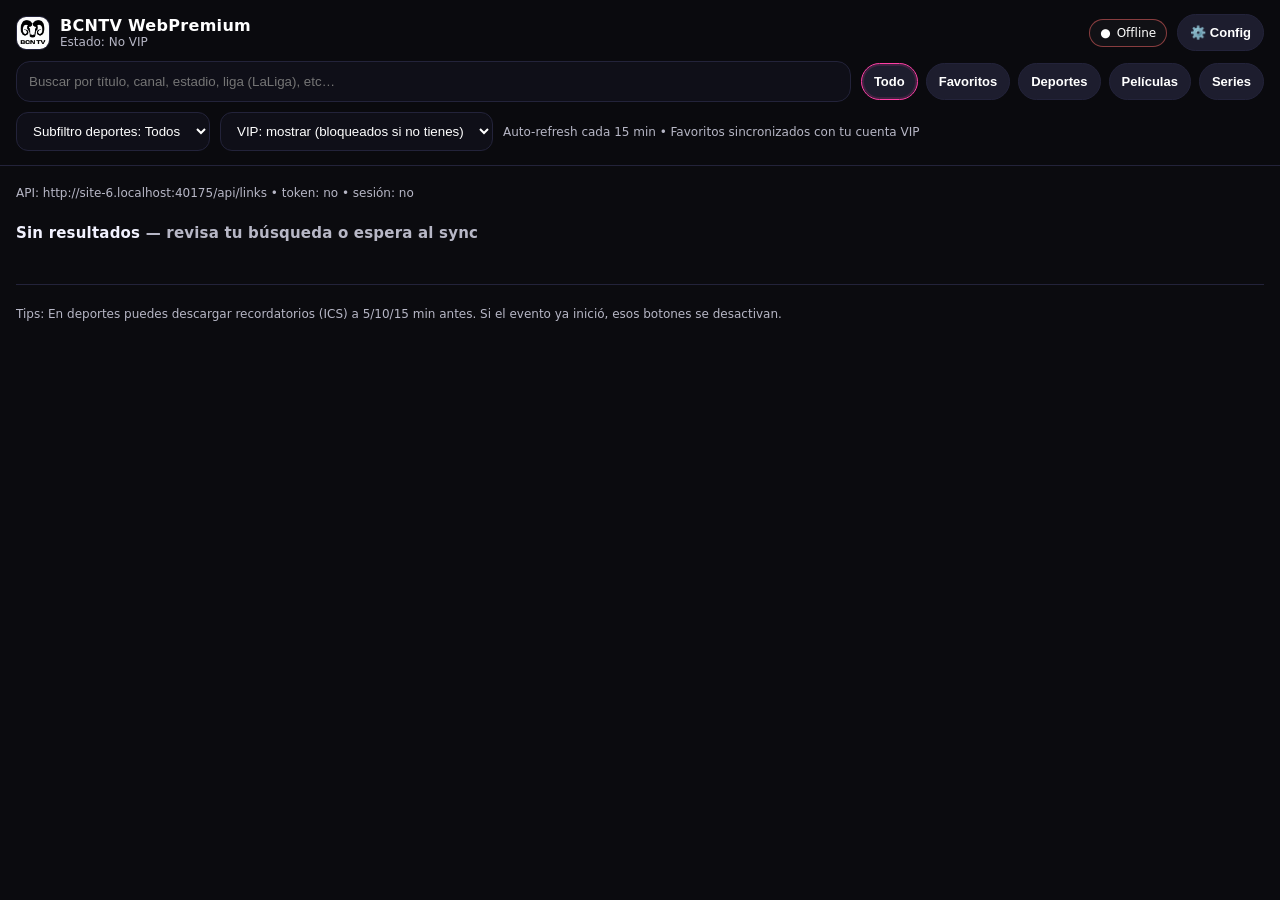
==== commit 49488225: "Update index.html" ====
--- a/index.html
+++ b/index.html
@@ -3,6 +3,8 @@
 <head>
   <meta charset="utf-8"/>
   <meta name="viewport" content="width=device-width, initial-scale=1"/>
+  <meta name="referrer" content="same-origin"/>
+  <meta http-equiv="Content-Security-Policy" content="default-src 'self'; connect-src 'self' https://kaelus-bot.onrender.com; img-src 'self' data: blob: https:; style-src 'self' 'unsafe-inline'; script-src 'self' 'unsafe-inline'; font-src 'self' data:; object-src 'none'; base-uri 'self'; form-action 'none'; frame-ancestors 'none'"/>
   <title>BCNTV WebPremium</title>
   <style>
     :root{
@@ -116,7 +118,7 @@
   <div class="wrap">
     <div class="top">
       <div class="brand">
-        <img class="logo" id="logo" src="./logo.png" alt="logo"
+        <img class="logo" id="logo" src="./logo.png" alt="logo" referrerpolicy="same-origin"
              onerror="this.src='https://bajacousins-lang.github.io/kaelus-app/logo.png'"/>
         <div>
           <div class="title">BCNTV WebPremium</div>
@@ -177,59 +179,40 @@
   const params = new URLSearchParams(location.search);
 
   let VIP = false;
-  let WEB_TOKEN = (function(){
-    const t = (params.get("token") || "").trim();
-    if(t) localStorage.setItem("BCNTV_WEB_TOKEN", t);
-    return (localStorage.getItem("BCNTV_WEB_TOKEN") || "").trim();
-  })();
-  let SESSION = {ok:false, is_vip:false, is_admin:false, favorites:[], vip_expires_at:null, vip_days_left:null};
-
-  // Backend por defecto:
-  // - En GitHub Pages (github.io) usamos el backend público.
-  // - Si se hospeda en otro dominio (p.ej. el mismo backend), usamos location.origin.
+  const RAW_TOKEN = (params.get("token") || "").trim();
+  if (RAW_TOKEN) {
+    sessionStorage.setItem("BCNTV_WEB_TOKEN", RAW_TOKEN);
+    const cleanUrl = location.origin + location.pathname + location.hash;
+    history.replaceState({}, document.title, cleanUrl);
+  }
+  let WEB_TOKEN = (sessionStorage.getItem("BCNTV_WEB_TOKEN") || "").trim();
+  let SESSION = {ok:false, is_vip:false, favorites:[], vip_expires_at:null, vip_days_left:null};
+
   const IS_GH_PAGES = ((location.hostname || "").toLowerCase().endsWith("github.io"));
+  const IS_LOCAL_DEV = ["localhost", "127.0.0.1"].includes((location.hostname || "").toLowerCase()) || location.protocol === "file:";
   const DEFAULT_API_BASE = (function(){
     if(location.protocol === "file:") return "https://kaelus-bot.onrender.com";
     if(IS_GH_PAGES) return "https://kaelus-bot.onrender.com";
     return location.origin;
   })();
 
-  // API base persistente + soporte ?api=...
-  let API_BASE = (function(){
-    const p = (params.get("api") || "").trim();
-    if(p) localStorage.setItem("BCNTV_API_BASE", p);
-    return (localStorage.getItem("BCNTV_API_BASE") || DEFAULT_API_BASE).replace(/\/$/,"");
-  })();
-
-  // API key opcional (x-api-key) + ?key=...
-  let API_KEY = (function(){
-    const k = (params.get("key") || "").trim();
-    if(k) localStorage.setItem("BCNTV_API_KEY", k);
-    return (localStorage.getItem("BCNTV_API_KEY") || "").trim();
-  })();
+  let API_BASE = DEFAULT_API_BASE.replace(/\/$/,"");
+  if (IS_LOCAL_DEV) {
+    const devApi = (params.get("api") || sessionStorage.getItem("BCNTV_API_BASE") || "").trim();
+    if (devApi) {
+      sessionStorage.setItem("BCNTV_API_BASE", devApi);
+      API_BASE = devApi.replace(/\/$/,"");
+    }
+  }
 
   let API_URL = API_BASE + "/api/links";
 
   function applyUiConfig(){
-    const pieces = [];
-    if(SESSION.is_admin) pieces.push("<b>ADMIN</b>");
-    if(VIP) pieces.push("<b>VIP</b>");
-    if(!pieces.length) pieces.push("<span style='color:var(--bad);font-weight:900'>No VIP</span>");
-
-    const extra = [];
-    if(SESSION.vip_days_left !== null && SESSION.vip_days_left !== undefined && Number.isFinite(Number(SESSION.vip_days_left))){
-      extra.push(`días restantes: ${Number(SESSION.vip_days_left)}`);
-    }
-    if(SESSION.vip_expires_at){
-      try{ extra.push(`vence: ${new Date(SESSION.vip_expires_at).toLocaleString()}`); }catch(e){}
-    }
-
-    document.getElementById("vipLine").innerHTML = "Estado: " + pieces.join(" • ") + (extra.length ? (" • " + extra.join(" • ")) : "");
-
-    const keyInfo = API_KEY ? "key: sí" : "key: no";
+    const extra = SESSION.vip_expires_at ? ` • vence: ${new Date(SESSION.vip_expires_at).toLocaleString()}` : "";
+    document.getElementById("vipLine").textContent = "Estado: " + (VIP ? "VIP" : "No VIP") + extra;
     const tokenInfo = WEB_TOKEN ? "token: sí" : "token: no";
-    const sessInfo = SESSION.ok ? `sesión: ok${SESSION.is_admin ? ' • admin' : ''}${SESSION.is_vip ? ' • vip' : ''}` : "sesión: pendiente";
-    document.getElementById("apiHint").textContent = `API: ${API_URL} • ${keyInfo} • ${tokenInfo} • ${sessInfo}`;
+    const sessionInfo = SESSION && SESSION.ok ? ` • sesión: ok${SESSION.is_admin ? " • admin" : ""}${SESSION.is_vip ? " • vip" : ""}` : " • sesión: no";
+    document.getElementById("apiHint").textContent = "API: " + API_URL + " • " + tokenInfo + sessionInfo;
   }
   applyUiConfig();
 
@@ -259,82 +242,77 @@
   sportsSub.addEventListener("change", ()=> render());
   vipFilter.addEventListener("change", ()=> render());
 
-  document.getElementById("btnConfig").addEventListener("click", ()=>{
+  document.getElementById("btnConfig").addEventListener("click", async()=>{
     try{ vibrate(12); }catch(e){}
-    const api = prompt("API Base URL (ej: https://kaelus-bot.onrender.com)", API_BASE);
-    if(api !== null){
-      const v = (api || "").trim();
-      if(v) localStorage.setItem("BCNTV_API_BASE", v);
-      API_BASE = (localStorage.getItem("BCNTV_API_BASE") || DEFAULT_API_BASE).replace(/\/$/,"");
+    const actions = [
+      "1) Pegar/reemplazar token web",
+      (IS_LOCAL_DEV ? "2) Cambiar API Base (solo dev)" : null),
+      "3) Limpiar sesión y caché",
+      "4) Cancelar"
+    ].filter(Boolean).join("\n");
+
+    const opt = prompt(`Configuración segura
+
+${actions}
+
+Elige una opción:`, "4");
+    if(!opt) return;
+
+    if(opt === "1"){
+      const t = prompt("Pega el token web (Bearer) generado por el bot:", WEB_TOKEN || "");
+      if(t === null) return;
+      const clean = String(t || "").trim();
+      if(clean) sessionStorage.setItem("BCNTV_WEB_TOKEN", clean); else sessionStorage.removeItem("BCNTV_WEB_TOKEN");
+      WEB_TOKEN = (sessionStorage.getItem("BCNTV_WEB_TOKEN") || "").trim();
+      applyUiConfig();
+      await fetchSession();
+      await fetchData();
+      return;
+    }
+
+    if(opt === "2" && IS_LOCAL_DEV){
+      const api = prompt("API Base URL (solo desarrollo)", API_BASE);
+      if(api === null) return;
+      const v = String(api || "").trim().replace(/\/$/,"");
+      if(v) sessionStorage.setItem("BCNTV_API_BASE", v); else sessionStorage.removeItem("BCNTV_API_BASE");
+      API_BASE = (sessionStorage.getItem("BCNTV_API_BASE") || DEFAULT_API_BASE).replace(/\/$/,"");
       API_URL = API_BASE + "/api/links";
-    }
-
-    const key = prompt("API Key (x-api-key). Deja vacío si no usas:", API_KEY);
-    if(key !== null){
-      const k = (key || "").trim();
-      if(k) localStorage.setItem("BCNTV_API_KEY", k);
-      else localStorage.removeItem("BCNTV_API_KEY");
-      API_KEY = (localStorage.getItem("BCNTV_API_KEY") || "").trim();
-    }
-
-    const token = prompt("Token Web (lo entrega el bot al abrir WebPremium):", WEB_TOKEN);
-    if(token !== null){
-      const t = (token || "").trim();
-      if(t) localStorage.setItem("BCNTV_WEB_TOKEN", t); else localStorage.removeItem("BCNTV_WEB_TOKEN");
-      WEB_TOKEN = (localStorage.getItem("BCNTV_WEB_TOKEN") || "").trim();
-    }
-
-    applyUiConfig();
-    fetchSession().then(fetchData);
+      applyUiConfig();
+      await fetchSession();
+      await fetchData();
+      return;
+    }
+
+    if(opt === "3"){
+      sessionStorage.removeItem("BCNTV_WEB_TOKEN");
+      sessionStorage.removeItem("BCNTV_API_BASE");
+      localStorage.removeItem("BCNTV_CACHE_ITEMS");
+      localStorage.removeItem("BCNTV_POSTER_CACHE");
+      localStorage.removeItem("bcntv_favs");
+      WEB_TOKEN = "";
+      API_BASE = DEFAULT_API_BASE.replace(/\/$/,"");
+      API_URL = API_BASE + "/api/links";
+      applyUiConfig();
+      await fetchSession();
+      await fetchData();
+    }
   });
   function loadFavs(){
     try{ return JSON.parse(localStorage.getItem("bcntv_favs")||"[]"); }
     catch(e){ return []; }
   }
   function saveFavs(){ localStorage.setItem("bcntv_favs", JSON.stringify(FAVS)); }
-  function saveDataCache(items){
-    try{
-      localStorage.setItem("BCNTV_CACHE_ITEMS", JSON.stringify(items || []));
-      localStorage.setItem("BCNTV_CACHE_TS", String(Date.now()));
-    }catch(e){}
-  }
-  function loadDataCache(){
-    try{
-      const raw = localStorage.getItem("BCNTV_CACHE_ITEMS");
-      if(!raw) return {items:[], ts:0, ageMs:Infinity};
-      const items = JSON.parse(raw) || [];
-      const ts = parseInt(localStorage.getItem("BCNTV_CACHE_TS") || "0", 10) || 0;
-      return {items, ts, ageMs: ts ? Math.max(0, Date.now() - ts) : Infinity};
-    }catch(e){
-      return {items:[], ts:0, ageMs:Infinity};
-    }
-  }
-  function formatAge(ms){
-    if(!Number.isFinite(ms) || ms < 0) return "sin fecha";
-    const mins = Math.round(ms / 60000);
-    if(mins < 60) return `${mins} min`;
-    const hrs = Math.round(mins / 60);
-    if(hrs < 48) return `${hrs} h`;
-    const days = Math.round(hrs / 24);
-    return `${days} d`;
-  }
   function authHeaders(){
     const headers = {};
-    if(API_KEY) headers["x-api-key"] = API_KEY;
     if(WEB_TOKEN) headers["Authorization"] = "Bearer " + WEB_TOKEN;
     return headers;
   }
   async function fetchSession(){
     try{
       const r = await fetch(API_BASE + "/api/session", {cache:"no-store", headers: authHeaders()});
-      if(!r.ok){
-        const err = new Error("HTTP " + r.status);
-        err.status = r.status;
-        throw err;
-      }
+      if(!r.ok) throw new Error("HTTP " + r.status);
       const j = await r.json();
       SESSION = j || {};
-      SESSION.ok = true;
       VIP = !!SESSION.is_vip;
       FAVS = Array.isArray(SESSION.favorites) ? SESSION.favorites : loadFavs();
       saveFavs();
@@ -342,13 +320,11 @@
       return SESSION;
     }catch(e){
       console.warn("session failed", e);
-      SESSION = {
-        ok:false,
-        is_vip:false,
-        is_admin:false,
-        favorites:loadFavs(),
-        error_status: e && e.status ? e.status : null,
-      };
+      if ([401,403].includes(Number((e && String(e.message||'').replace(/\D+/g,'')) || 0))) {
+        sessionStorage.removeItem("BCNTV_WEB_TOKEN");
+        WEB_TOKEN = "";
+      }
+      SESSION = {ok:false, is_vip:false, favorites:loadFavs()};
       VIP = false;
       FAVS = loadFavs();
       applyUiConfig();
@@ -386,6 +362,23 @@
     badge.style.borderColor = ok ? "rgba(24,210,107,.5)" : "rgba(255,107,107,.5)";
   }
 
+  const CACHE_TTL_MS = 30 * 60 * 1000;
+  function writeItemsCache(items){
+    try{
+      localStorage.setItem("BCNTV_CACHE_ITEMS", JSON.stringify({ts: Date.now(), items: Array.isArray(items) ? items : []}));
+    }catch(e){}
+  }
+  function readItemsCache(){
+    try{
+      const raw = localStorage.getItem("BCNTV_CACHE_ITEMS");
+      if(!raw) return null;
+      const parsed = JSON.parse(raw);
+      if(Array.isArray(parsed)) return {ts: 0, items: parsed}; // back-compat
+      if(!parsed || !Array.isArray(parsed.items)) return null;
+      return parsed;
+    }catch(e){ return null; }
+  }
+
   async function fetchData(){
     try{
       setStatus(true, "Cargando…");
@@ -400,32 +393,31 @@
       const j = await r.json();
       DATA = Array.isArray(j) ? j : [];
 
-      saveDataCache(DATA);
+      writeItemsCache(DATA);
       setStatus(true, "Online (" + DATA.length + ")");
       render();
     }catch(e){
       console.error(e);
-      const status = e && e.status ? e.status : 0;
-      const cache = loadDataCache();
-      const cacheIsFresh = Number.isFinite(cache.ageMs) && cache.ageMs <= (6 * 60 * 60 * 1000);
-
+      const status = Number(e && e.status || 0);
       if(status === 401 || status === 403){
         DATA = [];
-        setStatus(false, WEB_TOKEN ? "Sesión sin acceso VIP" : "Abre desde Telegram para validar VIP");
-        grid.innerHTML = `<div class="section"><h2>Acceso requerido <span class="sub">— valida tu sesión desde Telegram o revisa tu token web</span></h2></div>`;
-        bindActions();
-        return;
-      }
-
-      if(cache.items.length && cacheIsFresh){
-        DATA = cache.items;
-        setStatus(false, `Offline (caché ${DATA.length} • ${formatAge(cache.ageMs)})`);
+        setStatus(false, status === 401 ? "Sesión inválida" : "VIP requerido");
         render();
         return;
       }
 
+      const cached = readItemsCache();
+      if(cached && Array.isArray(cached.items) && cached.items.length){
+        const age = Date.now() - Number(cached.ts || 0);
+        if(age <= CACHE_TTL_MS){
+          DATA = cached.items;
+          setStatus(false, "Offline (caché reciente " + DATA.length + ")");
+          render();
+          return;
+        }
+      }
+      setStatus(false, "Offline");
       DATA = [];
-      setStatus(false, "Offline");
       render();
     }
   }
@@ -905,7 +897,6 @@
     if(!batch.length) return;
 
     const headers = {};
-    if(API_KEY) headers["x-api-key"] = API_KEY;
 
     
 for(const job of batch){
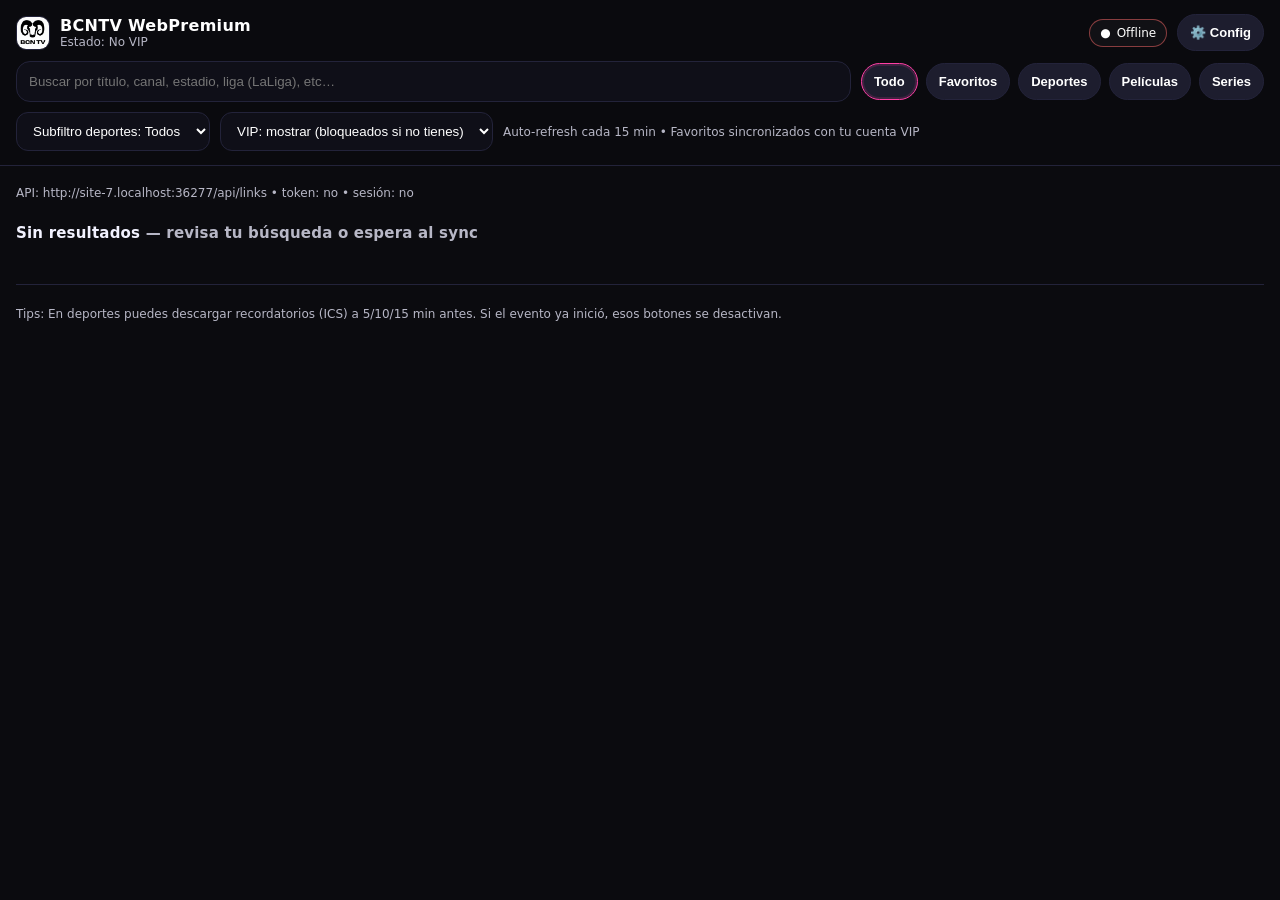
==== commit e40b5d36: "Update index.html" ====
--- a/index.html
+++ b/index.html
@@ -3,7 +3,7 @@
 <head>
   <meta charset="utf-8"/>
   <meta name="viewport" content="width=device-width, initial-scale=1"/>
-  <meta name="referrer" content="same-origin"/>
+  <meta name="referrer" content="strict-origin-when-cross-origin"/>
   <meta http-equiv="Content-Security-Policy" content="default-src 'self'; connect-src 'self' https://kaelus-bot.onrender.com; img-src 'self' data: blob: https:; style-src 'self' 'unsafe-inline'; script-src 'self' 'unsafe-inline'; font-src 'self' data:; object-src 'none'; base-uri 'self'; form-action 'none'; frame-ancestors 'none'"/>
   <title>BCNTV WebPremium</title>
   <style>
@@ -179,12 +179,9 @@
   const params = new URLSearchParams(location.search);
 
   let VIP = false;
+  const RAW_TICKET = (params.get("ticket") || "").trim();
   const RAW_TOKEN = (params.get("token") || "").trim();
-  if (RAW_TOKEN) {
-    sessionStorage.setItem("BCNTV_WEB_TOKEN", RAW_TOKEN);
-    const cleanUrl = location.origin + location.pathname + location.hash;
-    history.replaceState({}, document.title, cleanUrl);
-  }
+  if (RAW_TOKEN) sessionStorage.setItem("BCNTV_WEB_TOKEN", RAW_TOKEN);
   let WEB_TOKEN = (sessionStorage.getItem("BCNTV_WEB_TOKEN") || "").trim();
   let SESSION = {ok:false, is_vip:false, favorites:[], vip_expires_at:null, vip_days_left:null};
 
@@ -214,6 +211,7 @@
     const sessionInfo = SESSION && SESSION.ok ? ` • sesión: ok${SESSION.is_admin ? " • admin" : ""}${SESSION.is_vip ? " • vip" : ""}` : " • sesión: no";
     document.getElementById("apiHint").textContent = "API: " + API_URL + " • " + tokenInfo + sessionInfo;
   }
+  clearSensitiveUrlParams();
   applyUiConfig();
 
   const grid = document.getElementById("grid");
@@ -245,7 +243,7 @@
   document.getElementById("btnConfig").addEventListener("click", async()=>{
     try{ vibrate(12); }catch(e){}
     const actions = [
-      "1) Pegar/reemplazar token web",
+      "1) Pegar/reemplazar token web manual",
       (IS_LOCAL_DEV ? "2) Cambiar API Base (solo dev)" : null),
       "3) Limpiar sesión y caché",
       "4) Cancelar"
@@ -284,6 +282,11 @@
     }
 
     if(opt === "3"){
+      try{
+        if(WEB_TOKEN){
+          await fetch(API_BASE + "/api/session/logout", {method:"POST", cache:"no-store", headers: authHeaders()});
+        }
+      }catch(e){}
       sessionStorage.removeItem("BCNTV_WEB_TOKEN");
       sessionStorage.removeItem("BCNTV_API_BASE");
       localStorage.removeItem("BCNTV_CACHE_ITEMS");
@@ -292,6 +295,7 @@
       WEB_TOKEN = "";
       API_BASE = DEFAULT_API_BASE.replace(/\/$/,"");
       API_URL = API_BASE + "/api/links";
+      clearSensitiveUrlParams();
       applyUiConfig();
       await fetchSession();
       await fetchData();
@@ -306,6 +310,41 @@
     const headers = {};
     if(WEB_TOKEN) headers["Authorization"] = "Bearer " + WEB_TOKEN;
     return headers;
+  }
+  function clearSensitiveUrlParams(){
+    const url = new URL(location.href);
+    let dirty = false;
+    ["ticket","token","api","key"].forEach(k=>{
+      if(url.searchParams.has(k)){
+        url.searchParams.delete(k);
+        dirty = true;
+      }
+    });
+    if(dirty){
+      history.replaceState({}, document.title, url.pathname + (url.search || "") + url.hash);
+    }
+  }
+  async function exchangeTicketIfNeeded(){
+    if(!RAW_TICKET) return null;
+    const r = await fetch(API_BASE + "/api/web/exchange", {
+      method:"POST",
+      cache:"no-store",
+      headers:{"Content-Type":"application/json"},
+      body: JSON.stringify({ticket: RAW_TICKET})
+    });
+    if(!r.ok) throw new Error("TICKET_HTTP_" + r.status);
+    const j = await r.json();
+    const token = String((j||{}).token || "").trim();
+    if(!token) throw new Error("TICKET_NO_TOKEN");
+    sessionStorage.setItem("BCNTV_WEB_TOKEN", token);
+    WEB_TOKEN = token;
+    SESSION = j || SESSION;
+    VIP = !!SESSION.is_vip;
+    FAVS = Array.isArray(SESSION.favorites) ? SESSION.favorites : loadFavs();
+    saveFavs();
+    clearSensitiveUrlParams();
+    applyUiConfig();
+    return j;
   }
   async function fetchSession(){
     try{
@@ -1391,9 +1430,21 @@
   }
 
   async function boot(){
-    setStatus(true, "Validando sesión…");
-    await fetchSession();
-    await fetchData();
+    try{
+      setStatus(true, "Validando acceso…");
+      await exchangeTicketIfNeeded();
+      await fetchSession();
+      await fetchData();
+    }catch(e){
+      console.warn("boot failed", e);
+      if(String((e && e.message) || "").startsWith("TICKET_HTTP_")){
+        sessionStorage.removeItem("BCNTV_WEB_TOKEN");
+        WEB_TOKEN = "";
+      }
+      setStatus(false, "Acceso no válido");
+      await fetchSession();
+      await fetchData();
+    }
   }
 
   boot();
